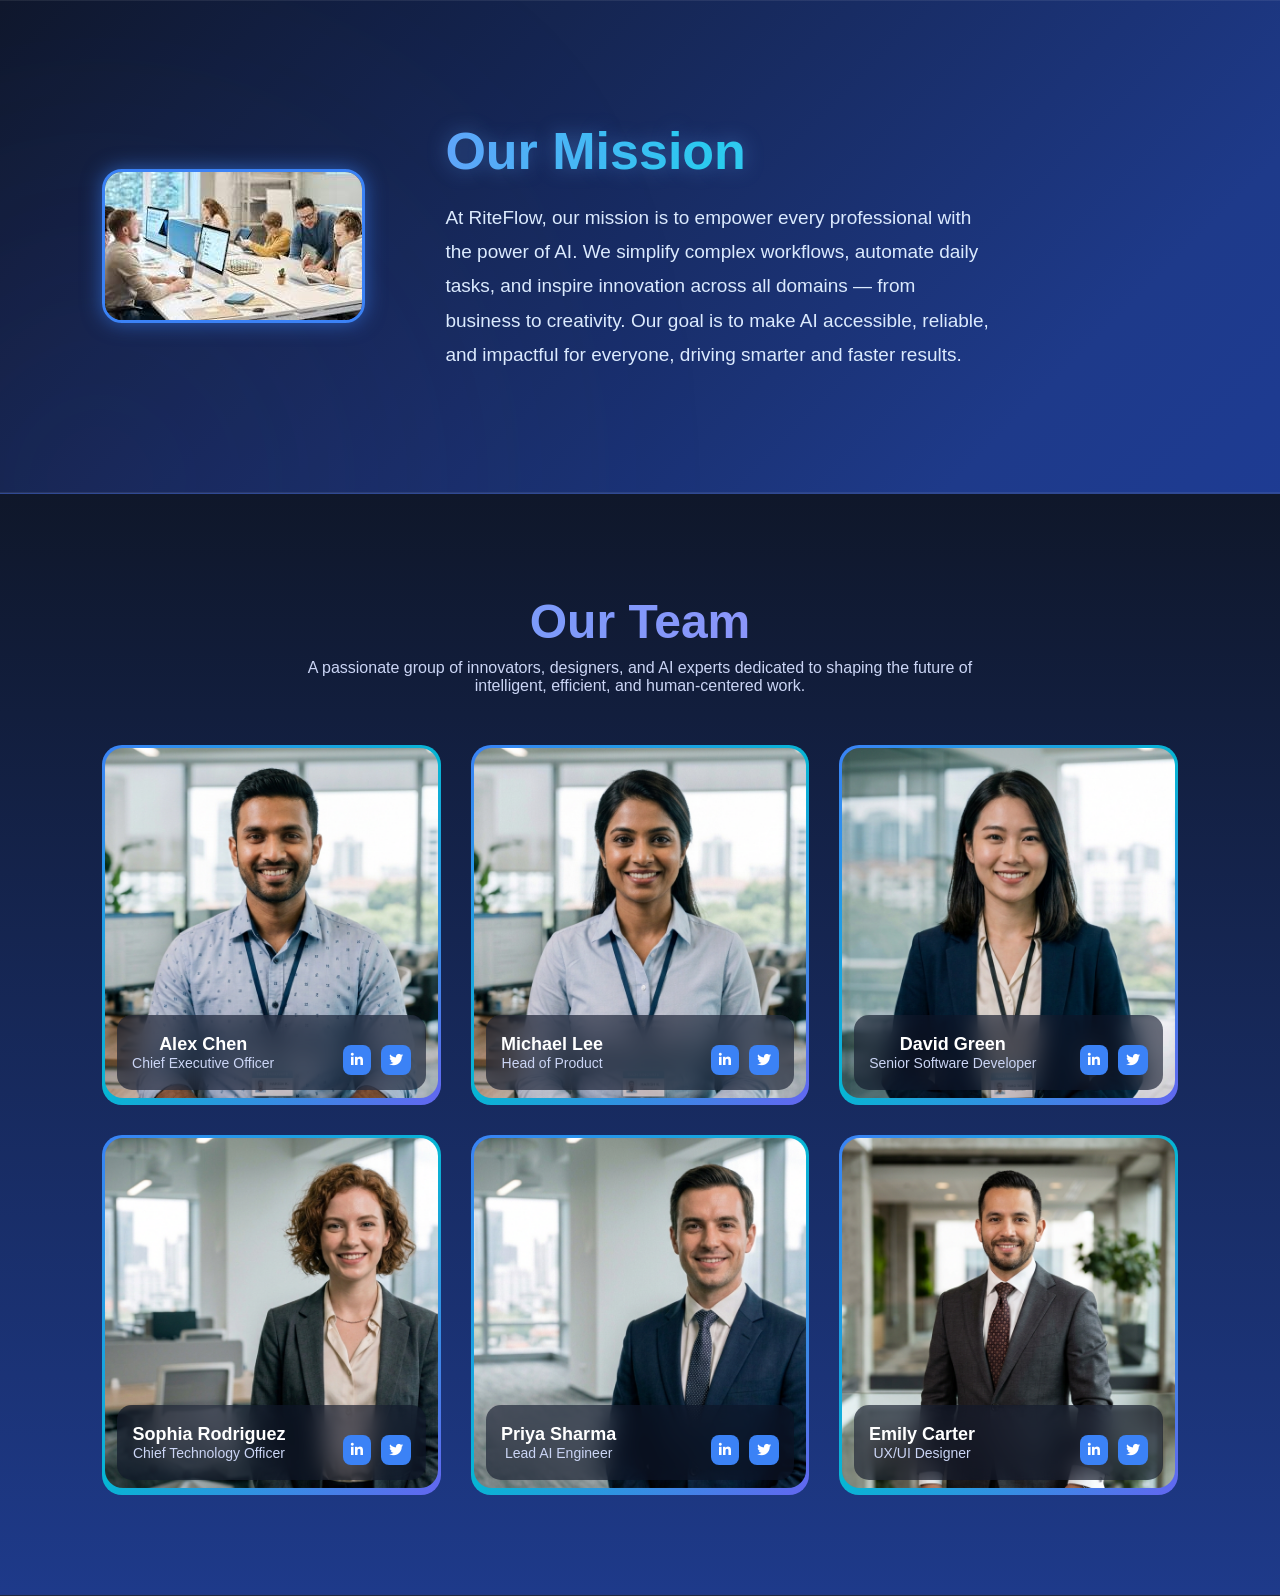
==== about.html @ b243b740 "added about section" ====
<!DOCTYPE html>
<html lang="en">
<head>
    <meta charset="UTF-8">
    <meta name="viewport" content="width=device-width, initial-scale=1.0">
    <title>Document</title>
    <link rel="stylesheet" href="style.css">
    <link rel="stylesheet" href="https://cdnjs.cloudflare.com/ajax/libs/font-awesome/6.5.0/css/all.min.css">
</head>
<body>
    
<section class="about-hero">

<div class="about-container">

<div class="about-image">
<img src="./images/office2.jpg" alt="Our Mission">
</div>

<div class="about-content">

<h2>Our Mission</h2>

<p>
At RiteFlow, our mission is to empower every professional with the power of AI. 
We simplify complex workflows, automate daily tasks, and inspire innovation across 
all domains — from business to creativity. Our goal is to make AI accessible, reliable, 
and impactful for everyone, driving smarter and faster results.
</p>

</div>

</div>

</section>

<section class="team-section"><h2 class="team-title">Our Team</h2><p class="team-subtitle">
A passionate group of innovators, designers, and AI experts dedicated to shaping
the future of intelligent, efficient, and human-centered work.
</p><div class="team-container"><!-- CARD 1 --><div class="team-card">
<img src="./images/emp1.png">
<div class="team-overlay">
<div>
<h3>Alex Chen</h3>
<p>Chief Executive Officer</p>
</div>
<div class="social-icons">
<i class="fab fa-linkedin-in"></i>
<i class="fab fa-twitter"></i>
</div>
</div>
</div><!-- CARD 2 --><div class="team-card">
<img src="./images/emp2.png">
<div class="team-overlay">
<div>
<h3>Michael Lee</h3>
<p>Head of Product</p>
</div>
<div class="social-icons">
<i class="fab fa-linkedin-in"></i>
<i class="fab fa-twitter"></i>
</div>
</div>
</div><!-- CARD 3 --><div class="team-card">
<img src="./images/emp3.png">
<div class="team-overlay">
<div>
<h3>David Green</h3>
<p>Senior Software Developer</p>
</div>
<div class="social-icons">
<i class="fab fa-linkedin-in"></i>
<i class="fab fa-twitter"></i>
</div>
</div>
</div><!-- CARD 4 --><div class="team-card">
<img src="./images/emp4.png">
<div class="team-overlay">
<div>
<h3>Sophia Rodriguez</h3>
<p>Chief Technology Officer</p>
</div>
<div class="social-icons">
<i class="fab fa-linkedin-in"></i>
<i class="fab fa-twitter"></i>
</div>
</div>
</div><!-- CARD 5 --><div class="team-card">
<img src="./images/emp5.png">
<div class="team-overlay">
<div>
<h3>Priya Sharma</h3>
<p>Lead AI Engineer</p>
</div>
<div class="social-icons">
<i class="fab fa-linkedin-in"></i>
<i class="fab fa-twitter"></i>
</div>
</div>
</div><!-- CARD 6 --><div class="team-card">
<img src="./images/emp6.png">
<div class="team-overlay">
<div>
<h3>Emily Carter</h3>
<p>UX/UI Designer</p>
</div>
<div class="social-icons">
<i class="fab fa-linkedin-in"></i>
<i class="fab fa-twitter"></i>
</div>
</div>
</div></div></section>

</body>
</html>
---- style.css ----
html{
    scroll-behavior: smooth;
}
*{
  margin:0;
  padding:0;
  box-sizing:border-box;
}

body{
  font-family:'Inter', sans-serif;
  background: radial-gradient(circle at 20% 30%, #1e1b4b, #0f172a 60%);
  color:white;
  overflow-x:hidden;
}

.container{
  width:1200px;
  max-width:90%;
  margin:auto;
}

/* ================= NAVBAR ================= */

.navbar{
  position:fixed;
  width:100%;
  top:0;
  z-index:1000;
  backdrop-filter: blur(15px);
  background: rgba(15,23,42,0.4);
  padding:20px 0;
  transition: 0.3s;
}

.navbar.scrolled{
  background: rgba(15,23,42,0.9);
  box-shadow: 0 5px 20px rgba(0,0,0,0.5);
}

.nav-container{
  display:flex;
  justify-content:space-between;
  align-items:center;
  max-width: 1300px;
  margin: auto;
  padding: 0 40px;
}

nav a{
  margin:0 22px;
  font-size: 15px;
  text-decoration:none;
  color:#cbd5e1;
  font-weight:500;
  transition:0.3s;
}

nav a:hover{
  color:white;
}

.download-btn{
  background: linear-gradient(45deg,#6366f1,#8b5cf6);
  border:none;
  padding:12px 22px;
  border-radius:10px;
  color:white;
  cursor:pointer;
  font-weight:600;
  box-shadow:0 0 20px rgba(99,102,241,0.6);
  transition:all 0.3s ease;
}

.download-btn:hover{
  transform:translateY(-3px);
  box-shadow: 0 0 30px rgba(139,92,246,0.9);
}

/* ================= HERO ================= */

.hero{
  padding:180px 0 120px;
  position:relative;
  background: radial-gradient(circle at 30% 40%, #1e3a8a, #0f172a 60%);
}

.hero-container{
  display:flex;
  align-items:center;
  justify-content:space-between;
  gap:80px;
}

.hero-left{
  flex:1;
}

.badge{
  display:inline-block;
  padding:8px 18px;
  border-radius:30px;
  background: rgba(139,92,246,0.2);
  color:#c4b5fd;
  font-size:14px;
  font-weight: 500;
  letter-spacing: 0.5px;
  margin-bottom:25px;
  border:1px solid rgba(139,92,246,0.5);
}

.hero-left h1{
  font-size:80px;
  line-height:1.05;
  font-weight:800;
  letter-spacing: -2px;
  margin-bottom:25px;
}

.gradient-text{
  background: linear-gradient(45deg,#60a5fa,#a78bfa);
  -webkit-background-clip:text;
  -webkit-text-fill-color:transparent;
}

.hero-left p{
  font-size:19px;
  font-weight: 400;
  color:#94a3b8;
  max-width:520px;
  margin-bottom:35px;
}

.hero-buttons{
  display:flex;
  gap:20px;
  margin-bottom:40px;
}

.btn-primary{
  background: linear-gradient(45deg,#6366f1,#8b5cf6);
  border:none;
  padding:12px 22px;
  border-radius:10px;
  color:white;
  cursor:pointer;
  font-weight:600;
  box-shadow:0 0 20px rgba(99,102,241,0.6);
  transition:all 0.3s ease;
}

.btn-primary:hover{
  transform:translateY(-3px);
  box-shadow: 0 0 30px rgba(139,92,246,0.9);
}


.btn-secondary{
  background: rgba(255,255,255,0.1);
  border:1px solid rgba(255,255,255,0.2);
  padding:12px 22px;
  border-radius:10px;
  color:white;
  cursor:pointer;
  transition:0.3s;
}

.btn-secondary:hover{
  background: rgba(255,255,255,0.2);
}

.hero-stats{
  color:#94a3b8;
  font-size:14px;
}

.hero-stats strong{
  color:white;
}

.hero-right{
  position: relative;
  flex:1;
  display:flex;
  justify-content:center;
}

.mini-card{
  position:absolute;
  padding:12px 18px;
  background: rgba(255,255,255,0.08);
  backdrop-filter: blur(15px);
  border:1px solid rgba(255,255,255,0.15);
  border-radius:12px;
  font-size:14px;
  color:white;
  box-shadow:0 8px 20px rgba(0,0,0,0.4);
  animation: float 4s ease-in-out infinite;
}

.card1{
  top:40px;
  left:-40px;
}

.card2{
  bottom:80px;
  right:-40px;
}

.hero-right img{
  width:480px;
  animation: float 4s ease-in-out infinite;
  filter: drop-shadow(0 0 50px rgba(96,165,250,0.5));
}

/* ================= TRUSTED ================= */

.trusted{
  padding:120px 0;
  background: linear-gradient(to bottom,#0f172a,#0b1120);
  position:relative;
  overflow:hidden;
}

.trusted-title{
  text-align:center;
  font-size:24px;
  font-weight:600;
  margin-bottom:80px;
  letter-spacing:1px;

  background: linear-gradient(90deg,#60a5fa,#a78bfa,#60a5fa);
  background-size:200% auto;
  -webkit-background-clip:text;
  -webkit-text-fill-color:transparent;

  animation: gradientMove 6s linear infinite;
}

@keyframes gradientMove{
  0%{background-position:0% center;}
  100%{background-position:200% center;}
}

/* Marquee container */
.marquee-wrapper{
  position:relative;
  overflow:hidden;
}

/* Fade edges */
.marquee-wrapper::before,
.marquee-wrapper::after{
  content:"";
  position:absolute;
  top:0;
  width:200px;
  height:100%;
  z-index:2;
  pointer-events:none;
}

.marquee-wrapper::before{
  left:0;
  background:linear-gradient(to right,#0f172a,transparent);
}

.marquee-wrapper::after{
  right:0;
  background:linear-gradient(to left,#0f172a,transparent);
}

/* Moving row */
.marquee{
  display:flex;
  gap:100px;
  animation: scrollLogos 20s linear infinite;
  align-items:center;
}

.marquee-wrapper:hover .marquee{
  animation-play-state: paused;
}

/* Logo styling */
.logo{
  opacity:0.7;
  transition:all 0.4s ease;
  animation: floatLogo 5s ease-in-out infinite;
  transform-style: preserve-3d;
}

.logo:hover{
  opacity:1;
  transform: rotateY('15deg') scale(1.15);
}

.logo:hover svg{
  filter: grayscale(0%);
}
.logo svg{
  height:40px;
  filter: grayscale(100%);
  transition: all 0.4s ease;
}

/* Infinite scroll animation */
@keyframes scrollLogos{
  0%{transform:translateX(0);}
  100%{transform:translateX(-50%);}
}

/* Floating subtle movement */
@keyframes floatLogo{
  0%{transform:translateY(0px);}
  50%{transform:translateY(-5px);}
  100%{transform:translateY(0px);}
}

/* ================= FEATURES GRID ================= */

.features-section{
  padding:160px 0;
  background: radial-gradient(circle at 40% 20%, #1e3a8a, #0f172a 70%);
  position:relative;
}

.features-section::before{
  content:"";
  position:absolute;
  width:700px;
  height:700px;
  background: radial-gradient(circle,#3b82f6,transparent 70%);
  top:100px;
  left:-200px;
  filter:blur(200px);
  opacity:0.25;
  animation: floatBg 12s ease-in-out infinite alternate;
  z-index:-1;
}

@keyframes floatBg{
  from{transform:translateX(0);}
  to{transform:translateX(200px);}
}

.features-header{
  text-align:center;
  max-width:800px;
  margin:0 auto 100px auto;
}

.feature-badge{
  display:inline-block;
  padding:8px 20px;
  border-radius:30px;
  background: rgba(139,92,246,0.2);
  border:1px solid rgba(139,92,246,0.4);
  color:#c4b5fd;
  font-size:14px;
  margin-bottom:25px;
}

.features-header h2{
  font-size:56px;
  font-weight:800;
  line-height:1.1;
  margin-bottom:25px;

  background: linear-gradient(90deg,#60a5fa,#a78bfa,#60a5fa);
  background-size:200% auto;
  -webkit-background-clip:text;
  -webkit-text-fill-color:transparent;

  animation: gradientMove 6s linear infinite;
}

.features-header p{
  color:#94a3b8;
  font-size:17px;
  line-height:1.6;
}

/* GRID */
.features-grid{
  display:grid;
  grid-template-columns: repeat(2, 1fr);
  gap:60px;
}

/* CARD */
.feature-card{
  padding:60px;
  border-radius:35px;
  background: rgba(255,255,255,0.06);
  backdrop-filter: blur(20px);
  border:1px solid rgba(255,255,255,0.1);
  box-shadow:0 20px 60px rgba(0,0,0,0.6);
  transition: transform 0.2s ease;
  transform-style: preserve-3d;
  perspective: 1000px;
  position:relative;
  overflow:hidden;
}

.feature-card:hover{
  transform:translateY(-10px);
  box-shadow:0 30px 80px rgba(0,0,0,0.7);
}

/* Blue glow effect inside cards */
.feature-card::before{
  content:"";
  position:absolute;
  width:300px;
  height:300px;
  background: radial-gradient(circle,#3b82f6,transparent 70%);
  top:-100px;
  right:-100px;
  filter:blur(100px);
  opacity:0.3;
}

.feature-card::after{
  content:"";
  position:absolute;
  inset:0;
  border-radius:35px;
  padding:2px;
  background:linear-gradient(45deg,#3b82f6,#8b5cf6,#3b82f6);
  background-size:300% 300%;
  animation: borderGlow 6s linear infinite;
  -webkit-mask:
     linear-gradient(#000 0 0) content-box,
     linear-gradient(#000 0 0);
  -webkit-mask-composite: xor;
  mask-composite: exclude;
}

@keyframes borderGlow{
  0%{background-position:0% 50%;}
  100%{background-position:300% 50%;}
}

.feature-content h3{
  font-size:26px;
  font-weight:700;
  margin-bottom:20px;
}

.feature-content p{
  color:#cbd5e1;
  line-height:1.6;
}

/* ================= COMPARISON ================= */

.comparison{
  padding:120px 0;
  text-align:center;
}

.comparison h2{
  font-size:46px;
  margin-bottom:60px;
}

table{
  width:100%;
  border-collapse:collapse;
  background: rgba(255,255,255,0.05);
  backdrop-filter: blur(15px);
  border-radius:20px;
  overflow:hidden;
}

th,td{
  padding:20px;
  border:1px solid rgba(255,255,255,0.1);
}

th{
  background:rgba(99,102,241,0.2);
}

/* ================= PRICING ================= */

.pricing{
  padding:120px 0;
  text-align:center;
}

.pricing h2{
  font-size:48px;
  margin-bottom:60px;
}

.pricing-cards{
  display:flex;
  gap:40px;
}

.price-card{
  flex:1;
  padding:50px;
  border-radius:25px;
  background: rgba(255,255,255,0.08);
  backdrop-filter: blur(20px);
  border:1px solid rgba(255,255,255,0.15);
  box-shadow: 0 8px 32px rgba(0,0,0,0.4);
  transition:0.3s;
}

.price-card:hover{
  transform:translateY(-5px);
}

.highlight{
  background: linear-gradient(45deg,#6366f1,#8b5cf6);
}

/* ================= CTA ================= */

.cta{
  padding:150px 0;
  text-align:center;
  background: radial-gradient(circle at center,#312e81,#0f172a);
}

.cta h2{
  font-size:54px;
  margin-bottom:40px;
}

/* ================= FOOTER ================= */

footer{
  padding:100px 0 40px;
  background:#0f172a;
}

.footer-grid{
  display:flex;
  justify-content:space-between;
  margin-bottom:50px;
}

footer input{
  padding:12px;
  border-radius:8px;
  border:none;
  margin-top:10px;
  width:220px;
}

footer button{
  padding:10px 18px;
  border-radius:8px;
  border:none;
  margin-top:10px;
  background:#6366f1;
  color:white;
}

.copyright{
  text-align:center;
  color:#64748b;
}

/* ================= RESPONSIVE ================= */

@media(max-width:900px){

  .integrations-grid{
  grid-template-columns:1fr;
}

.integrations-header h2{
  font-size:38px;
}

  .features-grid{
  grid-template-columns:1fr;
}

.features-header h2{
  font-size:38px;
}

  .action-container{
  flex-direction:column;
  text-align:center;
}

.action-stats{
  flex-direction:column;
}

.action-right h2{
  font-size:38px;
}

.logo-grid{
  grid-template-columns: repeat(2,1fr);
  gap:40px;
}

.hero-container{
  flex-direction:column;
  text-align:center;
}

.hero-left h1{
  font-size:48px;
}

.hero-buttons{
  justify-content:center;
}

.hero-right img{
  width:320px;
}
}
.glow{
  position:absolute;
  width:700px;
  height:700px;
  background: radial-gradient(circle,#3b82f6,transparent 70%);
  top:100px;
  left:-100px;
  filter:blur(180px);
  opacity:0.5;
  z-index:-1;
}
@keyframes float{
  0%{transform:translateY(0px);}
  50%{transform:translateY(-15px);}
  100%{transform:translateY(0px);}
}
.fade-section{
  opacity:0;
  transform:translateY(40px);
  transition:all 0.8s ease;
}

.fade-section.show{
  opacity:1;
  transform:translateY(0);
}
body::before{
  content:"";
  position:fixed;
  width:600px;
  height:600px;
  background: radial-gradient(circle,#6366f1,transparent 70%);
  top:20%;
  left:-200px;
  filter:blur(200px);
  opacity:0.3;
  animation: moveGlow 10s infinite alternate;
  z-index:-1;
}

@keyframes moveGlow{
  from{transform:translateX(0);}
  to{transform:translateX(200px);}
}
.hero-wave{
  position:absolute;
  width:100%;
  height:100%;
  top:0;
  left:0;
  background: radial-gradient(circle at 70% 30%, rgba(59,130,246,0.4), transparent 60%);
  animation: waveMove 8s ease-in-out infinite alternate;
  z-index:-1;
}

@keyframes waveMove{
  from{
    transform:translateX(0);
  }
  to{
    transform:translateX(-100px);
  }
}
/* ================= ACTION SECTION ================= */

.action-section{
  padding:140px 0;
  background: radial-gradient(circle at 30% 30%, #1e3a8a, #0f172a 70%);
  position:relative;
}

.action-section::before{
  content:"";
  position:absolute;
  width:600px;
  height:600px;
  background: radial-gradient(circle,#6366f1,transparent 70%);
  top:100px;
  right:-150px;
  filter:blur(200px);
  opacity:0.3;
  z-index:-1;
}

.action-container{
  display:flex;
  align-items:center;
  justify-content:space-between;
  gap:80px;
}

.action-left{
  flex:1;
}

.action-left img{
  width:100%;
  border-radius:30px;
  box-shadow: 0 20px 60px rgba(0,0,0,0.6);
  transition:0.4s ease;
}

.action-left img:hover{
  transform:scale(1.02);
}

.action-right{
  flex:1;
}

.action-right h2{
  font-size:54px;
  font-weight:800;
  line-height:1.1;
  margin-bottom:30px;
}

.gradient-text{
  background: linear-gradient(45deg,#60a5fa,#a78bfa);
  -webkit-background-clip:text;
  -webkit-text-fill-color:transparent;
}

.action-desc{
  color:#94a3b8;
  font-size:17px;
  line-height:1.6;
  margin-bottom:40px;
}

.action-stats{
  display:flex;
  gap:25px;
  margin-bottom:40px;
}

.stat-card{
  flex:1;
  padding:25px;
  border-radius:20px;
  background: rgba(255,255,255,0.08);
  backdrop-filter: blur(15px);
  border:1px solid rgba(255,255,255,0.15);
  text-align:center;
  transition:0.3s ease;
}

.stat-card h3{
  font-size:28px;
  font-weight:800;
  margin-bottom:8px;
}

.stat-card p{
  font-size:14px;
  color:#cbd5e1;
}

.stat-card:hover{
  transform:translateY(-6px);
  box-shadow:0 15px 40px rgba(0,0,0,0.6);
}

.action-btn{
  padding:14px 28px;
  font-size:16px;
}

/* ================= INTEGRATIONS SECTION ================= */

.integrations-section{
  padding:160px 0;
  background: radial-gradient(circle at 70% 20%, #1e3a8a, #0f172a 70%);
  position:relative;
}

.integrations-section::before{
  content:"";
  position:absolute;
  width:700px;
  height:700px;
  background: radial-gradient(circle,#3b82f6,transparent 70%);
  top:-100px;
  left:-200px;
  filter:blur(200px);
  opacity:0.25;
  animation: floatParticles 15s ease-in-out infinite alternate;
  z-index:-1;
}

@keyframes floatParticles{
  from{transform:translateX(0);}
  to{transform:translateX(250px);}
}

.integrations-header{
  text-align:center;
  max-width:850px;
  margin:0 auto 120px auto;
}

.integration-badge{
  display:inline-block;
  padding:8px 20px;
  border-radius:30px;
  background: rgba(139,92,246,0.2);
  border:1px solid rgba(139,92,246,0.4);
  color:#c4b5fd;
  font-size:14px;
  margin-bottom:25px;
}

.integrations-header h2{
  font-size:58px;
  font-weight:800;
  margin-bottom:25px;
}

.integrations-header p{
  color:#94a3b8;
  font-size:17px;
  line-height:1.6;
}

/* GRID */
.integrations-grid{
  display:grid;
  grid-template-columns: repeat(3, 1fr);
  gap:50px;
}

/* CARD */
.integration-card{
  padding:50px;
  border-radius:35px;
  background: rgba(255,255,255,0.06);
  backdrop-filter: blur(20px);
  position:relative;
  overflow:hidden;
  transition:0.4s ease;
  transform-style: preserve-3d;
}

/* Animated border glow */
.integration-card::before{
  content:"";
  position:absolute;
  inset:0;
  border-radius:35px;
  padding:2px;
  background:linear-gradient(45deg,#3b82f6,#8b5cf6,#3b82f6);
  background-size:300% 300%;
  animation:borderGlow 6s linear infinite;
  -webkit-mask:
     linear-gradient(#000 0 0) content-box,
     linear-gradient(#000 0 0);
  -webkit-mask-composite: xor;
  mask-composite: exclude;
}

@keyframes borderGlow{
  0%{background-position:0% 50%;}
  100%{background-position:300% 50%;}
}

.integration-card:hover{
  box-shadow:
    0 0 25px rgba(59,130,246,0.7),
    0 0 60px rgba(139,92,246,0.6);
}

.integration-icon{
  font-size:28px;
  width:60px;
  height:60px;
  display:flex;
  align-items:center;
  justify-content:center;
  background: rgba(255,255,255,0.1);
  border-radius:18px;
  margin-bottom:20px;
}

.integration-card h3{
  font-size:22px;
  margin-bottom:15px;
}

.integration-card p{
  color:#cbd5e1;
  font-size:15px;
  line-height:1.6;
  margin-bottom:25px;
}

/* TAGS */
.tag{
  position:absolute;
  top:20px;
  right:20px;
  padding:6px 14px;
  border-radius:20px;
  font-size:12px;
  font-weight:500;
}

.productivity{ background:#2563eb; }
.social{ background:#0ea5e9; }
.content{ background:#6366f1; }
.community{ background:#8b5cf6; }

/* Arrow */
.arrow{
  position:absolute;
  bottom:20px;
  right:25px;
  font-size:18px;
  opacity:0.7;
}

.fade-in{
  opacity:0;
  transform:translateY(40px);
  transition:all 0.8s ease;
}

.fade-in.show{
  opacity:1;
  transform:translateY(0);
}

/* ================================================= */
/* USE CASES SECTION */
/* ================================================= */

.usecases{
padding:140px 0;
text-align:center;
}

.section-tag{
display:inline-block;
padding:8px 18px;
border-radius:30px;
background:rgba(139,92,246,0.2);
border:1px solid rgba(139,92,246,0.4);
color:#c4b5fd;
font-size:14px;
margin-bottom:25px;
}

.section-desc{
color:#94a3b8;
max-width:650px;
margin:20px auto 60px auto;
font-size:17px;
line-height:1.6;
}

.usecase-grid{
display:grid;
grid-template-columns:repeat(3,1fr);
gap:35px;
}

.usecase-card{
background:rgba(255,255,255,0.06);
border:1px solid rgba(255,255,255,0.1);
border-radius:25px;
padding:40px;
text-align:left;
transition:0.3s ease;
}

.usecase-card:hover{
transform:translateY(-8px);
box-shadow:0 20px 60px rgba(0,0,0,0.6);
}

.usecase-card h3{
font-size:22px;
margin-bottom:15px;
}

.usecase-card p{
color:#cbd5e1;
font-size:15px;
line-height:1.6;
}


/* ================================================= */
/* TESTIMONIAL SECTION */
/* ================================================= */

.testimonials{
padding:140px 0;
text-align:center;
overflow:hidden;
}

.testimonial-grid{
display:flex;
gap:20px;
margin-top:60px;
transition:transform 0.5s ease;
}

.testimonial-card{
background:rgba(255,255,255,0.06);
border:1px solid rgba(255,255,255,0.1);
border-radius:25px;
padding:35px;
text-align:left;
transition:0.3s ease;
min-width:320px;
flex-shrink:0;
}

.testimonial-card:hover{
transform:translateY(-6px);
}

.testimonial-card h4{
font-size:18px;
margin-bottom:5px;
}

.testimonial-card span{
font-size:14px;
color:#94a3b8;
display:block;
margin-bottom:15px;
}

.testimonial-card p{
color:#cbd5e1;
line-height:1.6;
}


/* ================================================= */
/* PRODUCT COMPARISON */
/* ================================================= */

.comparison{
padding:140px 0;
text-align:center;
}

.comparison-table{
width:100%;
margin-top:60px;
border-collapse:collapse;
background:rgba(255,255,255,0.05);
border-radius:20px;
overflow:hidden;
}

.comparison-table th{
background:rgba(99,102,241,0.2);
padding:18px;
}

.comparison-table td{
padding:18px;
border-bottom:1px solid rgba(255,255,255,0.1);
}


/* ================================================= */
/* PRICING SECTION */
/* ================================================= */

.pricing{
padding:140px 0;
text-align:center;
}

.pricing-cards{
display:flex;
gap:40px;
margin-top:60px;
}

.price-card{
flex:1;
background:rgba(255,255,255,0.08);
border:1px solid rgba(255,255,255,0.15);
border-radius:25px;
padding:50px;
transition:0.3s;
}

.price-card:hover{
transform:translateY(-10px);
box-shadow:0 25px 70px rgba(0,0,0,0.7);
}

.price-card h1{
font-size:42px;
margin:15px 0;
}

.price-card ul{
list-style:none;
margin:25px 0;
}

.price-card ul li{
margin:10px 0;
color:#cbd5e1;
}

.highlight{
background:linear-gradient(45deg,#6366f1,#8b5cf6);
}


/* ================================================= */
/* CTA BANNER */
/* ================================================= */

.cta-banner{
padding:120px 0;
}

.cta-box{
display:flex;
align-items:center;
justify-content:space-between;
padding:70px;
border-radius:28px;
background:linear-gradient(135deg,#1e293b,#312e81);
}

.cta-left{
max-width:55%;
}

.cta-right img{
width:260px;
}

.cta-box h2{
font-size:42px;
margin-bottom:20px;
}

.cta-box p{
color:#e2e8f0;
margin-bottom:30px;
}


/* ================================================= */
/* FOOTER */
/* ================================================= */

footer{
padding:100px 0 40px;
background:#0f172a;
}

.footer-grid{
display:grid;
grid-template-columns:repeat(4,1fr);
gap:50px;
margin-bottom:40px;
}

footer h4{
margin-bottom:15px;
}

footer p{
color:#94a3b8;
margin-bottom:10px;
}

footer input{
padding:12px;
border-radius:8px;
border:none;
margin-top:10px;
width:220px;
}

footer button{
padding:10px 18px;
border-radius:8px;
border:none;
margin-top:10px;
background:#6366f1;
color:white;
}

.copyright{
text-align:center;
color:#64748b;
margin-top:40px;
}

/* TESTIMONIAL RATING */

.testimonial-rating{
display:flex;
justify-content:center;
align-items:center;
gap:20px;
margin:30px 0 60px 0;
}

.avatars img{
width:40px;
height:40px;
border-radius:50%;
border:2px solid #0f172a;
margin-left:-10px;
}

.rating-text{
color:#cbd5e1;
font-size:14px;
}

.rating-text strong{
color:white;
margin-right:8px;
}


/* TESTIMONIAL ARROWS */

.testimonial-arrows{
display:flex;
justify-content:center;
gap:15px;
margin-top:40px;
}

.arrow-btn{
width:40px;
height:40px;
border-radius:50%;
border:1px solid rgba(255,255,255,0.2);
background:transparent;
color:white;
cursor:pointer;
transition:0.3s;
}

.arrow-btn:hover{
background:#6366f1;
}

.testimonials{
padding:150px 0;
border-bottom:1px solid rgba(255,255,255,0.08);
text-align:center;
}

.testimonial-arrows{
display:flex;
justify-content:center;
align-items:center;
gap:20px;
margin-top:50px;
width:100%;
}

.arrow-left,
.arrow-right{
width:45px;
height:45px;
border-radius:50%;
border:1px solid rgba(255,255,255,0.2);
background:transparent;
color:white;
font-size:18px;
cursor:pointer;
transition:0.3s;
}

.arrow-left:hover,
.arrow-right:hover{
background:#6366f1;
}
.stars{
color:#a78bfa;
letter-spacing:3px;
font-size:18px;
margin-top:4px;
}
.comparison{
padding:140px 0;
border-bottom:1px solid rgba(255,255,255,0.08);
}

.card-icons{
display:flex;
justify-content:space-between;
margin-bottom:20px;
}

.icon-left{
width:42px;
height:42px;
border-radius:10px;
background:rgba(255,255,255,0.08);
display:flex;
align-items:center;
justify-content:center;
font-size:18px;
}

.icon-right{
width:34px;
height:34px;
border-radius:10px;
background:rgba(255,255,255,0.05);
display:flex;
align-items:center;
justify-content:center;
font-size:16px;
}
.usecase-card{
background:rgba(255,255,255,0.04);
border:1px solid rgba(255,255,255,0.08);
border-radius:22px;
padding:35px;
transition:all 0.35s ease;
position:relative;
overflow:hidden;
}

.usecase-card:hover{
transform:translateY(-10px);
border:1px solid transparent;
background:
linear-gradient(#0f172a,#0f172a) padding-box,
linear-gradient(45deg,#6366f1,#8b5cf6) border-box;
box-shadow:0 20px 60px rgba(0,0,0,0.6);
}
.usecases{
padding:140px 0;
border-bottom:1px solid rgba(255,255,255,0.08);
}

.pricing-desc{
color:#94a3b8;
max-width:650px;
margin:20px auto 40px auto;
text-align:center;
line-height:1.6;
}

.pricing-toggle{
display:flex;
align-items:center;
justify-content:center;
gap:12px;
margin-bottom:60px;
color:#cbd5e1;
}

.switch{
position:relative;
display:inline-block;
width:50px;
height:26px;
}

.switch input{
opacity:0;
width:0;
height:0;
}

.slider{
position:absolute;
cursor:pointer;
top:0;
left:0;
right:0;
bottom:0;
background:#1e293b;
border-radius:34px;
transition:.4s;
}

.slider:before{
position:absolute;
content:"";
height:20px;
width:20px;
left:3px;
bottom:3px;
background:white;
border-radius:50%;
transition:.4s;
}

input:checked + .slider{
background:#8b5cf6;
}

input:checked + .slider:before{
transform:translateX(24px);
}

.save-text{
color:#a78bfa;
font-size:14px;
margin-left:8px;
}
.pricing{
padding:140px 0;
border-bottom:1px solid rgba(255,255,255,0.08);
}
.cta-image{
animation: floatShape 6s ease-in-out infinite;
}

@keyframes floatShape{
0%{
transform: translateY(0px);
}
50%{
transform: translateY(-20px);
}
100%{
transform: translateY(0px);
}
}

/* LOADER */

.loader-screen{
position:fixed;
width:100%;
height:100vh;
background:#0f172a;
display:flex;
flex-direction:column;
align-items:center;
justify-content:center;
color:white;
z-index:9999;
}

.spinner{
width:60px;
height:60px;
border:5px solid rgba(255,255,255,0.2);
border-top:5px solid #3b82f6;
border-radius:50%;
animation:spin 1s linear infinite;
margin-bottom:20px;
}

@keyframes spin{
0%{transform:rotate(0deg);}
100%{transform:rotate(360deg);}
}


/* DEMO SECTION */

.demo-section{
display:none;
padding:120px 80px;
background:linear-gradient(to bottom,#0f172a,#1e3a8a);
color:white;
min-height:100vh;
}

.demo-container{
display:flex;
gap:80px;
align-items:center;
justify-content:space-between;
}

.demo-left{
max-width:500px;
}

.demo-left h1{
font-size:48px;
margin-bottom:20px;
}

.demo-left p{
color:#94a3b8;
}


/* TESTIMONIAL */

.testimonial{
margin-top:40px;
padding:25px;
background:rgba(255,255,255,0.08);
border-radius:20px;
}

.testimonial-header{
display:flex;
align-items:center;
gap:15px;
margin-bottom:15px;
}

.testimonial-img{
width:50px;
height:50px;
border-radius:50%;
object-fit:cover;
}

.testimonial-text{
color:#cbd5e1;
}


/* FORM */

.demo-form{
flex:1;
display:grid;
grid-template-columns:1fr 1fr;
gap:20px;
}

.demo-form input,
.demo-form textarea{
padding:14px;
border:none;
border-radius:10px;
background:rgba(255,255,255,0.08);
color:white;
}

.demo-form textarea{
grid-column:span 2;
height:120px;
}

.demo-form button{
grid-column:span 2;
padding:15px;
border:none;
border-radius:10px;
background:linear-gradient(45deg,#3b82f6,#8b5cf6);
color:white;
cursor:pointer;
}


/* SUCCESS MESSAGE */

.success-popup{
position:fixed;
bottom:40px;
right:40px;
background:#22c55e;
color:white;
padding:15px 25px;
border-radius:10px;
display:none;
font-weight:600;
}

/* FOOTER SECTION */

.footer-section{
padding:80px 0 0;
position:relative;
}

/* MAIN FOOTER LAYOUT */

.footer-container{
max-width:1200px;
margin:auto;
display:grid;
grid-template-columns: 1.5fr 1fr 1fr 1fr;
gap:70px;
align-items:start;
}

/* LEFT SIDE */

.footer-newsletter{
max-width: 380px;
}

.footer-newsletter h2{
font-size:36px;
font-weight:700;
margin-bottom:10px;
margin-top: 0;
}

.footer-newsletter p{
font-size:16px;
color:#cbd5e1;
margin-bottom:25px;
line-height:1.5;
margin-top: 0;
}

/* EMAIL BOX */

.newsletter-box{
display:flex;
align-items:center;
background:#0f172a;
border:1px solid rgba(255,255,255,0.15);
border-radius:12px;
overflow:hidden;
width:320px;
}

.newsletter-box input{
flex:1;
padding:12px 14px;
background:transparent;
border:none;
outline:none;
color:white;
}

.newsletter-box button{
background:#e5e7eb;
border:none;
padding:10px 20px;
border-radius:10px;
margin:4px;
cursor:pointer;
}

/* SOCIAL ICONS */

.footer-social{
display:flex;
gap:18px;
margin-top:18px;
font-size:18px;
color:#cbd5e1;
}

/* RIGHT SIDE LINKS */



.footer-column{
display:flex;
flex-direction:column;
}

.footer-column h4{
margin-bottom:12px;
font-weight:600;
}

.footer-column a{
margin-bottom:8px;
color:#cbd5e1;
text-decoration:none;
font-size:15px;
}

.footer-column a:hover{
color:white;
}

/* DIVIDER */

.footer-divider{
margin:50px auto;
width:1200px;
max-width:90%;
height:1px;
background:rgba(255,255,255,0.2);
}

/* BOTTOM BAR */

.footer-bottom{
width:1200px;
max-width:90%;
margin:auto;
display:flex;
justify-content:space-between;
color:#cbd5e1;
font-size:14px;
margin-bottom:40px;
}

/* FOOTER PARTICLES */

.footer-section{
position:relative;
overflow:hidden;
}

.footer-particles{
position:absolute;
width:100%;
height:100%;
background:radial-gradient(circle at 20% 30%, rgba(59,130,246,0.3), transparent 40%),
radial-gradient(circle at 80% 70%, rgba(139,92,246,0.3), transparent 40%);
animation:particlesMove 12s infinite alternate;
z-index:0;
}

@keyframes particlesMove{
0%{transform:translateY(0);}
100%{transform:translateY(-40px);}
}

.footer-container{
position:relative;
z-index:1;
}


/* GLOWING INPUT */

.newsletter-box{
display:flex;
background:rgba(255,255,255,0.08);
border-radius:10px;
overflow:hidden;
width:320px;
transition:0.3s;
}

.newsletter-box input{
flex:1;
border:none;
padding:12px;
background:transparent;
color:white;
outline:none;
}

.newsletter-box:focus-within{
box-shadow:0 0 12px #3b82f6;
}

.newsletter-box button{
background:white;
border:none;
padding:12px 20px;
cursor:pointer;
transition:0.3s;
}

.newsletter-box button:hover{
background:#3b82f6;
color:white;
}


/* FOOTER LINK HOVER */

.footer-links a{
color:#94a3b8;
text-decoration:none;
font-size:14px;
position:relative;
transition:0.3s;
}

.footer-links a::after{
content:"";
position:absolute;
width:0%;
height:2px;
background:#3b82f6;
left:0;
bottom:-3px;
transition:0.3s;
}

.footer-links a:hover{
color:white;
}

.footer-links a:hover::after{
width:100%;
}


/* SOCIAL ICONS */

.social-icons{
margin-top:20px;
display:flex;
gap:20px;
}

.social-icons a{
color:white;
font-size:18px;
transition:0.3s;
}

.social-icons a:hover{
color:#3b82f6;
transform:translateY(-3px);
}

/* BIG BRAND SECTION */

.brand-section{
background:linear-gradient(to bottom,#020617,#0f172a);
padding:100px 0 140px 0;
}

/* CENTER ALIGN */

.brand-container{
max-width:1200px;
margin:0 auto;
padding:0 20px;
text-align:center;
}

/* TEXT SIZE */

.brand-title{
font-size:120px;
font-weight:800;
letter-spacing:-3px;
}

/* WHITE PART */

.brand-white{
color:white;
}

/* BLUE GRADIENT PART */

.brand-blue{
background:linear-gradient(120deg,#1e40af,#3b82f6,#60a5fa);
-webkit-background-clip:text;
-webkit-text-fill-color:transparent;
}

/* SOFT GLOW */

.brand-title{
text-shadow:0 0 40px rgba(59,130,246,0.35);
}

/* INTEGRATIONS PAGE */

.integrations-page{
display:none;
padding:120px 40px;
background:linear-gradient(to bottom,#020617,#0f172a);
color:white;
min-height:100vh;
}

.tools-header{
text-align:center;
max-width:700px;
margin:auto;
margin-bottom:60px;
}

.badge{
padding:6px 16px;
border-radius:20px;
background:rgba(255,255,255,0.08);
font-size:14px;
}

.tools-header h1{
font-size:48px;
margin:20px 0;
}

.gradient-text{
background:linear-gradient(90deg,#60a5fa,#a78bfa);
-webkit-background-clip:text;
-webkit-text-fill-color:transparent;
}

.tools-container{
display:flex;
gap:40px;
max-width:1200px;
margin:auto;
}


/* FILTER */

/* =========================
   AI TOOLS FILTER SECTION
   ========================= */

.tools-filter{
width:220px;
}

.filter-title{
font-size:18px;
margin-bottom:15px;
color:white;
}

.filter-list{
list-style:none;
padding:0;
}

.filter-item{
padding:10px 15px;
margin-bottom:8px;
border-radius:10px;
cursor:pointer;
color:#94a3b8;
transition:0.3s;
}

.filter-item:hover{
background:#1e293b;
color:white;
}

.filter-item.active{
background:#2563eb;
color:white;
}


/* GRID */

.tools-grid{
flex:1;
display:grid;
grid-template-columns:repeat(3,1fr);
gap:30px;
}

/* TOOL CARD */

.tool-card{
background: rgba(255,255,255,0.05);
border:1px solid rgba(255,255,255,0.1);
border-radius:20px;
padding:30px;
transition:0.3s;
position:relative;
}

.tool-card:hover{
transform:translateY(-6px);
box-shadow:0 20px 40px rgba(0,0,0,0.4);
}

.tool-header{
display:flex;
align-items:center;
gap:12px;
margin-bottom:12px;
}

.tool-icon{
font-size:28px;
background:#1e293b;
width:50px;
height:50px;
display:flex;
align-items:center;
justify-content:center;
border-radius:12px;
}

.card-bottom{
display:flex;
justify-content:space-between;
align-items:center;
margin-top:15px;
}

/* TAGS */

.tag{
padding:6px 14px;
border-radius:12px;
font-size:12px;
font-weight:500;
color:white;
}

.productivity{background:#2563eb;}
.social{background:#6366f1;}
.content{background:#3b82f6;}
.community{background:#4f46e5;}

.arrow{
opacity:0.7;
}

/* ===========================
CTA SECTION
=========================== */

.cta-section{
margin-top:120px;
padding:40px 20px;
}

/* CTA CONTAINER */

.cta-container{
max-width:1200px;
margin:auto;
display:flex;
align-items:center;
justify-content:space-between;
background:linear-gradient(135deg,#0f172a,#1e3a8a);
border-radius:20px;
padding:70px;
position:relative;
overflow:hidden;
border:1px solid rgba(255,255,255,0.1);
}

/* ANIMATED GRADIENT BACKGROUND */

.cta-container::before{
content:"";
position:absolute;
width:600px;
height:600px;
background:radial-gradient(circle,#3b82f6,transparent 70%);
top:-200px;
left:-200px;
filter:blur(120px);
opacity:0.4;
animation:ctaGlow 10s infinite alternate;
}

@keyframes ctaGlow{
from{transform:translateX(0);}
to{transform:translateX(200px);}
}

/* TEXT */

.cta-text{
max-width:520px;
z-index:2;
}

.cta-text h2{
font-size:42px;
line-height:1.2;
color:white;
margin-bottom:20px;
}

.cta-text span{
background:linear-gradient(90deg,#a5b4fc,#60a5fa);
-webkit-background-clip:text;
-webkit-text-fill-color:transparent;
}

.cta-text p{
color:#cbd5e1;
margin-bottom:30px;
line-height:1.6;
}

/* BUTTON */

.cta-btn{
padding:14px 30px;
border:none;
border-radius:12px;
font-size:16px;
color:white;
cursor:pointer;
background:linear-gradient(90deg,#60a5fa,#2563eb);
transition:all 0.3s ease;
}

.cta-btn:hover{
transform:translateY(-4px);
box-shadow:0 12px 30px rgba(37,99,235,0.6);
}

/* FLOATING SHAPE */

.cta-shape-container{
flex:1;
display:flex;
justify-content:flex-end;
z-index:2;
}

.cta-shape{
width:220px;
height:220px;
border-radius:40px;
background:linear-gradient(145deg,#a5b4fc,#6366f1);
transform:rotate(25deg);
animation:floatShape 6s ease-in-out infinite;
}

/* FLOATING ANIMATION */

@keyframes floatShape{
0%{transform:rotate(25deg) translateY(0);}
50%{transform:rotate(25deg) translateY(-15px);}
100%{transform:rotate(25deg) translateY(0);}
}

/* RESPONSIVE */

@media(max-width:900px){

.cta-container{
flex-direction:column;
text-align:center;
gap:40px;
}

.cta-shape-container{
justify-content:center;
}

}

/* ========================
STAY UPDATED SECTION
======================== */

.footer-newsletter{
margin-top:120px;
padding:60px 20px;
}

.footer-container{
max-width:1200px;
margin:auto;
display:flex;
justify-content:space-between;
gap:60px;
flex-wrap:wrap;
}

.newsletter-left{
max-width:400px;
}

.newsletter-left h2{
font-size:28px;
margin-bottom:10px;
color:white;
}

.newsletter-left p{
color:#94a3b8;
margin-bottom:20px;
}

.newsletter-input{
display:flex;
background:#0f172a;
border-radius:12px;
overflow:hidden;
}

.newsletter-input input{
flex:1;
padding:12px;
border:none;
background:transparent;
color:white;
}

.newsletter-input button{
padding:12px 20px;
background:#2563eb;
border:none;
color:white;
cursor:pointer;
}

.social-icons{
margin-top:15px;
display:flex;
gap:15px;
}

.social-icons a{
color:#94a3b8;
font-size:18px;
transition:0.3s;
}

.social-icons a:hover{
color:white;
}

/* ========================
FOOTER LINKS
======================== */

/* ================= FOOTER ================= */

.main-footer{
margin-top:120px;
padding:60px 40px 0;
position:relative;
}

/* TOP AREA */

.footer-top{
display:flex;
justify-content:space-between;
max-width:1200px;
margin:auto;
gap:60px;
flex-wrap:wrap;
}

.footer-left{
max-width:380px;
}

.footer-left h2{
font-size:28px;
margin-bottom:10px;
}

.footer-left p{
color:#9ca3af;
margin-bottom:20px;
}

/* NEWSLETTER */

.newsletter-box{
display:flex;
background:#0f172a;
border-radius:12px;
overflow:hidden;
border:1px solid rgba(255,255,255,0.1);
}

.newsletter-box input{
flex:1;
padding:12px;
background:transparent;
border:none;
color:white;
}

.newsletter-box button{
padding:12px 20px;
border:none;
background:#e5e7eb;
cursor:pointer;
border-radius:8px;
margin:4px;
}

/* SOCIAL */

.footer-social{
margin-top:15px;
display:flex;
gap:18px;
font-size:18px;
color:#9ca3af;
}

/* LINKS */

.footer-links{
display:flex;
flex-direction:row;
justify-content:space-between;
align-items:flex-start;
gap:70px;
min-width:400px;
}

.footer-links div{
display:flex;
flex-direction:column;
}

.footer-links h4{
margin-bottom:12px;
}

.footer-links a{
display:block;
margin-bottom:6px;
color:#9ca3af;
cursor:pointer;
}

/* DIVIDER */

.footer-divider{
height:1px;
background:rgba(255,255,255,0.15);
margin:50px auto;
max-width:1200px;
}

/* BOTTOM BAR */

.footer-bottom{
max-width:1200px;
margin:auto;
display:flex;
justify-content:space-between;
color:#9ca3af;
}

.policy-links{
display:flex;
gap:10px;
}

/* BIG BRAND TEXT */

.footer-brand{
text-align:center;
margin-top:40px;
overflow:hidden;
}

.footer-brand h1{
font-size:140px;
font-weight:700;
color:#e5e7eb;
opacity:0.9;
}

.footer-brand span{
background:linear-gradient(90deg,#60a5fa,#2563eb);
-webkit-background-clip:text;
-webkit-text-fill-color:transparent;
}

.trial-btn{
display:inline-block;
padding:14px 28px;
border-radius:12px;
background:linear-gradient(90deg,#60a5fa,#2563eb);
color:white;
text-decoration:none;
font-weight:500;
transition:0.3s;
}

.trial-btn:hover{
transform:translateY(-3px);
box-shadow:0 10px 25px rgba(37,99,235,0.6);
}

.usecase-details{
padding:180px 0 120px;
max-width:800px;
margin:auto;
}

.usecase-title{
font-size:42px;
text-align:center;
margin-bottom:20px;
}

.usecase-desc{
text-align:center;
color:#94a3b8;
margin-bottom:40px;
}

.usecase-stats{
display:flex;
gap:20px;
justify-content:center;
margin-bottom:40px;
}

.stat-box{
background:rgba(255,255,255,0.05);
padding:20px;
border-radius:15px;
text-align:center;
width:180px;
}

.usecase-content h2{
margin-top:40px;
margin-bottom:15px;
}

.usecase-content p{
color:#cbd5e1;
line-height:1.6;
margin-bottom:15px;
}

.usecase-img{
width:100%;
border-radius:15px;
margin:30px 0;
}

.usecase-link{
text-decoration:none;
color:inherit;
display:block;
}

/* NAVBAR DROPDOWN */

.nav-menu{
display:flex;
gap:30px;
align-items:center;
list-style:none;
}

.nav-menu li{
position:relative;
}

.nav-menu a{
text-decoration:none;
color:white;
font-size:15px;
}

/* DROPDOWN MENU */

.dropdown{
position:relative;
}

/* remove dots */

.dropdown-menu{
transition: 0.2s ease;
list-style:none;
padding:8px 0;
margin:0;
position:absolute;
top:35px;
left:0;
background:#0f172a;
border-radius:8px;
min-width:140px;
display:none;
box-shadow:0 10px 25px rgba(0,0,0,0.5);
}

/* show dropdown */

.dropdown:hover .dropdown-menu{
display:block;
}

/* menu items */

.dropdown-menu li{
padding:0;
}

/* link style */

.dropdown-menu a{
display:block;
padding:10px 18px;
text-decoration:none;
color:white;
font-size:14px;
white-space:nowrap;
transition:0.3s;
}

/* hover effect */

.dropdown-menu a:hover{
background:#2563eb;
color:white;
border-radius:6px;
}

/* HERO SECTION v1*/

.hero-v1{
position:relative;
padding:120px 20px 60px;
text-align:center;
color:white;
background:radial-gradient(circle at center,#1e3a8a,#020617);
overflow:hidden;
}

/* glowing background */

.hero-glow{
position:absolute;
width:700px;
height:700px;
background:radial-gradient(circle,#3b82f6,transparent 70%);
filter:blur(160px);
top:-200px;
left:50%;
transform:translateX(-50%);
opacity:0.5;
}

/* badge */

.badge{
display:inline-block;
padding:8px 18px;
border-radius:20px;
border:1px solid #6366f1;
background:rgba(99,102,241,0.15);
font-size:14px;
margin-bottom:20px;
box-shadow:0 0 15px rgba(99,102,241,0.6);
}

/* heading */

.hero-title{
font-size:64px;
font-weight:700;
line-height:1.2;
}

.hero-title span{
background:linear-gradient(90deg,#60a5fa,#22d3ee);
-webkit-background-clip:text;
-webkit-text-fill-color:transparent;
}

/* description */

.hero-desc{
margin-top:20px;
font-size:18px;
color:#cbd5e1;
max-width:650px;
margin-left:auto;
margin-right:auto;
position: relative;
z-index: 2;
}

/* button */

.hero-btn{
display:inline-block;
margin-top:30px;
background:linear-gradient(90deg,#3b82f6,#2563eb);
padding:14px 32px;
border-radius:12px;
color:white;
text-decoration:none;
font-weight:600;
transition:0.3s;
position: relative;
z-index: 3;
cursor: pointer;
}

.hero-btn:hover{
transform:translateY(-4px);
box-shadow:0 15px 40px rgba(37,99,235,0.6);
}

/* DASHBOARD */

.dashboard-wrapper{
margin-top:80px;
max-width:1100px;
margin-left:auto;
margin-right:auto;
background:#0f172a;
padding:40px;
border-radius:20px;
box-shadow:0 30px 60px rgba(0,0,0,0.6);
animation:floatUI 6s ease-in-out infinite;
position: absolute;
z-index: 1;
}

.dashboard-header{
text-align:left;
margin-bottom:25px;
}

.dashboard-grid{
display:grid;
grid-template-columns:1fr 1fr 1fr;
gap:20px;
}

/* cards */

.dashboard-card{
background:#1e293b;
padding:25px;
border-radius:16px;
color:white;
transition:0.3s;
}

.dashboard-card:hover{
transform:translateY(-6px);
box-shadow:0 20px 40px rgba(0,0,0,0.4);
}

/* monthly sales */

.sales-row{
display:flex;
justify-content:space-between;
margin-bottom:10px;
}

.progress-bar{
height:6px;
background:linear-gradient(90deg,#3b82f6,#22d3ee);
border-radius:20px;
margin-top:10px;
animation:progress 4s infinite;
}

@keyframes progress{
0%{width:20%}
50%{width:80%}
100%{width:40%}
}

/* revenue rows */

.rev-row{
display:flex;
justify-content:space-between;
padding:6px 0;
border-bottom:1px solid rgba(255,255,255,0.08);
}

/* realtime chart */

.chart-wave{
height:60px;
background:linear-gradient(90deg,#3b82f6,#60a5fa);
border-radius:30px;
margin-top:20px;
animation:wave 3s infinite;
}

@keyframes wave{
0%{transform:scaleX(1)}
50%{transform:scaleX(1.4)}
100%{transform:scaleX(1)}
}

/* floating dashboard */

@keyframes floatUI{
0%{transform:translateY(0)}
50%{transform:translateY(-10px)}
100%{transform:translateY(0)}
}

/* TRUSTED SECTION  v1*/

.trusted-section{
padding:80px 20px;
text-align:center;
background:#020617;
color:white;
}

.trusted-title{
font-size:22px;
margin-bottom:40px;
opacity:0.9;
}

/* slider container */

.logo-slider{
overflow:hidden;
position:relative;
width:100%;
}

/* moving track */

.logo-track{
display:flex;
gap:80px;
width:max-content;
animation:scrollLogos 20s linear infinite;
}

/* logos */

.logo-item{
font-size:28px;
font-weight:600;
opacity:0.8;
white-space:nowrap;
color:white;
transition:0.3s;
}

.logo-item:hover{
opacity:1;
transform:scale(1.1);
}

/* animation */

@keyframes scrollLogos{

0%{
transform:translateX(0);
}

100%{
transform:translateX(-50%);
}

}

/* ACTION SECTION v1*/

.action-section{
padding:100px 20px;
background:#020617;
color:white;
}

.action-container{
max-width:1200px;
margin:auto;
display:flex;
align-items:center;
gap:60px;
flex-wrap:wrap;
}

/* image */

.action-image img{
width:520px;
border-radius:20px;
box-shadow:0 20px 50px rgba(0,0,0,0.6);
transition:0.4s;
}

.action-image img:hover{
transform:scale(1.03);
}

/* text */

.action-content{
flex:1;
}

.action-content h2{
font-size:40px;
margin-bottom:20px;
line-height:1.3;
}

.action-content h2 span{
background:linear-gradient(90deg,#60a5fa,#22d3ee);
-webkit-background-clip:text;
-webkit-text-fill-color:transparent;
}

.action-content p{
color:#cbd5e1;
margin-bottom:20px;
line-height:1.6;
}

/* bullet points */

.action-points{
list-style:none;
padding:0;
margin-bottom:25px;
}

.action-points li{
margin-bottom:10px;
padding-left:25px;
position:relative;
}

.action-points li::before{
content:"✔";
position:absolute;
left:0;
color:#3b82f6;
font-weight:bold;
}

/* button */

.action-btn{
display:inline-block;
background:linear-gradient(90deg,#3b82f6,#2563eb);
padding:14px 28px;
border-radius:12px;
color:white;
text-decoration:none;
font-weight:600;
transition:0.3s;
}

.action-btn:hover{
transform:translateY(-4px);
box-shadow:0 10px 30px rgba(37,99,235,0.6);
}

/* process - section v1 */

.process-section{
padding:120px 20px;
background:#020617;
color:white;
}

.process-container{
max-width:1200px;
margin:auto;
display:flex;
gap:60px;
align-items:flex-start;
}

.process-left{
flex:1;
position: sticky;
top: 120px;
}

.process-left h2{
font-size:48px;
line-height:1.2;
margin-bottom:20px;
}

.process-left p{
color:#cbd5e1;
max-width:500px;
}

.process-right{
flex:1;
display:flex;
max-height: 500px;
flex-direction:column;
gap:25px;
position:relative;
overflow: auto;
padding-right: 10px;
}

/* optional scrollbar styling */
.process-right::-webkit-scrollbar{
width:6px;
}

.process-right::-webkit-scrollbar-thumb{
background:#2563eb;
border-radius:10px;
}

.step-card{
background:rgba(255,255,255,0.05);
border:1px solid rgba(255,255,255,0.08);
padding:30px;
border-radius:18px;
display:flex;
gap:20px;
align-items:flex-start;
position:relative;
transition:all 0.5s ease;
margin-bottom: 25px;
backdrop-filter: blur(10px);
}

.step-card:hover{
transform:translateY(-5px);
box-shadow:0 20px 40px rgba(0,0,0,0.5);
}

.step-icon{
width:50px;
height:50px;
background:#2563eb;
border-radius:12px;
display:flex;
align-items:center;
justify-content:center;
font-size:22px;
margin-bottom: 15px;
}

.step-content h3{
margin-bottom:10px;
}

.step-content p{
color:#cbd5e1;
font-size:14px;
}

.step-label{
position:absolute;
right:20px;
top:20px;
font-size:14px;
opacity:0.7;
}

/* indicator */

.step-indicator{
position:absolute;
right:-90px;
top:80px;
display:flex;
flex-direction:column;
gap:40px;
font-size:14px;
opacity:0.6;
}

/* collapsed style on scroll */

.step-card.collapsed{
  display: flex;
  align-items: center;
  gap: 15px;
  padding:15px 20px;

}

.step-card.collapsed p{
  display: none;
}

.step-card.collapsed h3{
    font-size:16px;
}

/* step label */

.step-label{
    position:absolute;
    right:20px;
    top:20px;
    font-size:14px;
    color:#8b9cff;
}

/* USE CASE SECTION v1*/

.usecases-section{
padding:120px 0;
background:linear-gradient(180deg,#0f172a,#020617);
color:white;
}

.container{
max-width:1200px;
margin:auto;
padding:0 20px;
}

.usecases-header{
text-align:center;
margin-bottom:60px;
}

.badge{
display:inline-block;
padding:6px 14px;
border-radius:20px;
background:rgba(59,130,246,0.15);
color:#60a5fa;
font-size:14px;
margin-bottom:15px;
}

.usecases-header h2{
font-size:42px;
font-weight:700;
margin-bottom:15px;
}

.usecases-header h2 span{
background:linear-gradient(90deg,#60a5fa,#22d3ee);
-webkit-background-clip:text;
color:transparent;
}

.usecases-header p{
color:#94a3b8;
max-width:650px;
margin:auto;
line-height:1.6;
}

/* GRID */

.usecases-grid{
display:grid;
grid-template-columns:repeat(3,1fr);
gap:30px;
}

/* CARD */

.usecase-card{
background:rgba(255,255,255,0.05);
border:1px solid rgba(255,255,255,0.1);
padding:30px;
border-radius:18px;
position:relative;
backdrop-filter:blur(12px);
transition:0.4s;
}

.usecase-card:hover{
transform:translateY(-10px);
border-color:#3b82f6;
box-shadow:0 15px 40px rgba(0,0,0,0.4);
}

/* ICON */

.card-icon{
width:40px;
height:40px;
background:#2563eb;
display:flex;
align-items:center;
justify-content:center;
border-radius:10px;
font-size:18px;
margin-bottom:15px;
}

/* ARROW */

.card-arrow{
position:absolute;
top:20px;
right:20px;
font-size:18px;
opacity:0.7;
}

/* TEXT */

.usecase-card h3{
font-size:18px;
margin-bottom:10px;
}

.usecase-card p{
font-size:14px;
color:#94a3b8;
line-height:1.6;
}

/* RESPONSIVE */

@media(max-width:900px){

.usecases-grid{
grid-template-columns:1fr;
}

}

.integrations{
  display:flex;
  justify-content:center;
  padding:80px 0;
  background:#0b1324;
}

.integration-card{
  width:75%;
  background:linear-gradient(135deg,#111a3a,#2c2c63);
  border-radius:20px;
  padding:50px;
  display:flex;
  justify-content:space-between;
  align-items:center;
  position: relative;
  z-index: 1;
}

.integration-left h2{
  font-size:40px;
  color:white;
  margin-bottom:20px;
}

.integration-left p{
  color:#c7c7d1;
  max-width:420px;
  margin-bottom:25px;
}

.btn{
  position: relative;
  z-index: 10;
  display: inline-block;
  background:#6a6cff;
  color:white;
  padding:12px 25px;
  border-radius:8px;
  text-decoration:none;
  cursor:pointer;
}

.integration-right img{
  width:220px;
}

.testimonials{
  padding:120px 0;
  background:#0b1324;
}

.badge{
  border:1px solid #5a5cff;
  padding:6px 14px;
  border-radius:20px;
  color:#9fa6ff;
}

.title{
  text-align:center;
  margin-bottom:60px;
}

.title h2{
  color:white;
  font-size:36px;
  margin:20px 0;
}

.title p{
  color:#a9b0c3;
}

.testimonial-header{
  display:flex;
  flex-direction:column;   /* forces vertical layout */
  align-items:center;
  text-align:center;
  max-width:700px;
  margin:0 auto 100px auto;
}

.testimonial-header h2{
  font-size:42px;
  color:white;
  margin:20px 0;
  line-height:1.3;
}

.testimonial-header p{
  display: block;
  margin-top: 10px;
  color:#9aa3b2;
  line-height:1.6;
  max-width:600px;
  margin:auto;
}

.testimonial-wrapper{
  display:flex;
  justify-content:center;
  gap:30px;
  height:420px;
  overflow:hidden;
  width:80%;
  margin:120px auto 0 auto;
}

.testimonial-column{
  width:300px;
  display:flex;
  flex-direction:column;
  gap:20px;
}

.scroll-up{
  animation:scrollUp 20s linear infinite;
}

@keyframes scrollUp{
  0%{ transform:translateY(0); }
  100%{ transform:translateY(-600px); }
}

.scroll-down{
  animation:scrollDown 20s linear infinite;
}

@keyframes scrollDown{
  0%{ transform:translateY(-600px); }
  100%{ transform:translateY(0); }
}

.card{
  background:#121c3d;
  padding:25px;
  border-radius:12px;
  text-align:left;
  color:white;
}

.card h4{
  color:white;
}

.card span{
  font-size:13px;
  color:#9aa0b6;
}

.card p{
  color:#c9cde0;
  margin-top:10px;
}

.pricing{
  text-align:center;
  padding:100px 0;
  background:#0b1324;
}

.pricing h2{
  color:white;
  font-size:36px;
  margin:20px 0 60px;
}

.pricing-cards{
  display:flex;
  justify-content:center;
  gap:30px;
}

.price-card{
  background:#111b3a;
  padding:40px;
  width:250px;
  border-radius:14px;
  text-align:left;
}

.price-card h3{
  color:white;
}

.price-card h1{
  color:white;
  margin:10px 0;
}

.price-card p{
  color:#9da5c2;
}

.price-card ul{
  margin-top:20px;
}

.price-card li{
  color:#c6cbe5;
  margin:10px 0;
}

.highlight{
  background:linear-gradient(135deg,#3b3bbd,#6a6cff);
}

.btn-light{
  background:#eaeaea;
  border:none;
  padding:10px 20px;
  border-radius:6px;
  margin:20px 0;
}

section{
  border-top: 1px solid rgba(255,255,255,0.08);
  border-bottom: 1px solid rgba(255,255,255,0.08);
}

.pricing-toggle{
  display:flex;
  align-items:center;
  justify-content:center;
  gap:12px;
  margin:30px 0 60px;
}

.switch{
  position:relative;
  display:inline-block;
  width:50px;
  height:24px;
}

.switch input{
  opacity:0;
  width:0;
  height:0;
}

.slider{
  position:absolute;
  cursor:pointer;
  top:0;
  left:0;
  right:0;
  bottom:0;
  background:#444;
  border-radius:34px;
  transition:.4s;
}

.slider:before{
  position:absolute;
  content:"";
  height:18px;
  width:18px;
  left:3px;
  bottom:3px;
  background:white;
  border-radius:50%;
  transition:.4s;
}

input:checked + .slider{
  background:#6c63ff;
}

input:checked + .slider:before{
  transform:translateX(26px);
}

/*  about PAGE BACKGROUND */

body{
background:linear-gradient(135deg,#0f172a,#1e3a8a,#1e40af);
color:white;
font-family:Arial, Helvetica, sans-serif;
}

/* ABOUT SECTION */

.about-hero{
padding:120px 8%;
}

.about-container{
max-width:1200px;
margin:auto;
display:flex;
align-items:center;
gap:80px;
}

/* IMAGE SECTION */

.about-image img{
width:100%;
max-width:520px;     /* prevents stretching */
height:auto;

border-radius:20px;
border:3px solid #3b82f6;

box-shadow:0 0 20px rgba(59,130,246,0.6);

display:block;
object-fit:contain;

filter:none;
image-rendering:auto;
}

.about-image{
  max-width: 520px;
}

/* IMAGE HOVER GLOW */

.about-image img:hover{
transform:scale(1.04);
box-shadow:
0 0 15px rgba(59,130,246,0.9),
0 0 30px rgba(99,102,241,0.8),
0 0 45px rgba(37,99,235,0.7);
}

/* TEXT */

.about-content{
max-width:550px;
}

/* GLOW HEADING */

.about-content h2{
font-size:52px;
margin-bottom:20px;

background:linear-gradient(90deg,#60a5fa,#22d3ee,#a78bfa);
-webkit-background-clip:text;
-webkit-text-fill-color:transparent;

text-shadow:0 0 20px rgba(96,165,250,0.4);
}

/* DESCRIPTION */

.about-content p{
font-size:19px;
line-height:1.8;
color:#dbeafe;
}

/* RESPONSIVE */

@media(max-width:900px){

.about-container{
flex-direction:column;
text-align:center;
}

.about-image img{
width:100%;
}

}

/* about page team section */

.team-section{
padding:100px 8%;
background:linear-gradient(180deg,#0f172a,#1e3a8a);
text-align:center;
color:white;
}

.team-title{
font-size:48px;
margin-bottom:10px;
background:linear-gradient(90deg,#60a5fa,#a78bfa);
-webkit-background-clip:text;
-webkit-text-fill-color:transparent;
}

.team-subtitle{
color:#cbd5f5;
max-width:700px;
margin:0 auto 50px;
}

.team-container{
display:grid;
grid-template-columns:repeat(auto-fit,minmax(280px,1fr));
gap:30px;
}

.team-card{
position:relative;
border-radius:20px;
overflow:hidden;
cursor:pointer;
transition:0.4s;
padding:3px;
background:linear-gradient(135deg,#3b82f6,#06b6d4,#6366f1);
}

.team-card img{
width:100%;
height:350px;
object-fit:cover;
border-radius:18px;
}

.team-overlay{
position:absolute;
bottom:15px;
left:15px;
right:15px;
background:rgba(15,23,42,0.6);
backdrop-filter:blur(12px);
padding:15px;
border-radius:15px;
display:flex;
justify-content:space-between;
align-items:center;
}

.team-overlay h3{
font-size:18px;
}

.team-overlay p{
font-size:14px;
color:#cbd5f5;
}

.social-icons{
display:flex;
gap:10px;
}

.social-icons i{
background:#3b82f6;
padding:8px;
border-radius:8px;
font-size:14px;
transition:0.3s;
}

.social-icons i:hover{
background:#60a5fa;
transform:scale(1.1);
}

.team-card:hover{
transform:rotateY(10deg) rotateX(5deg) scale(1.05);
box-shadow:0 20px 40px rgba(0,0,0,0.5);
}
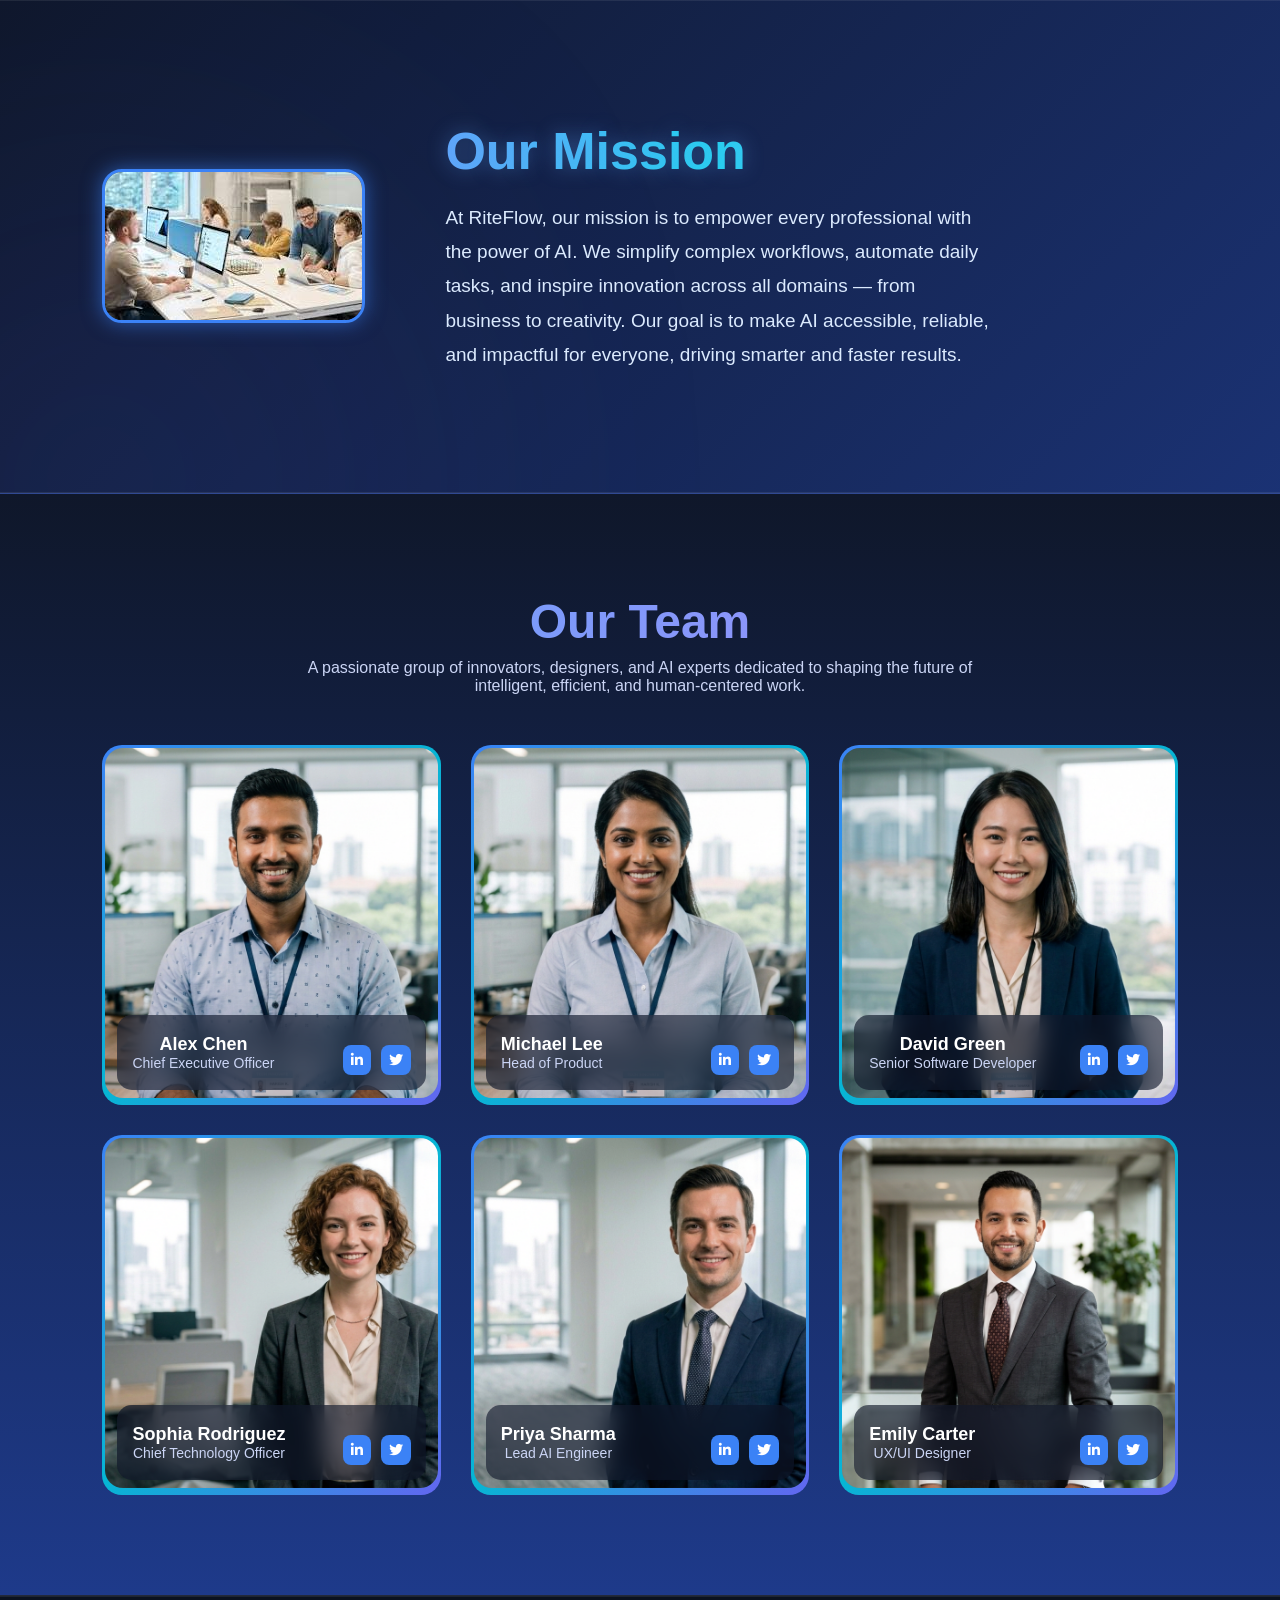
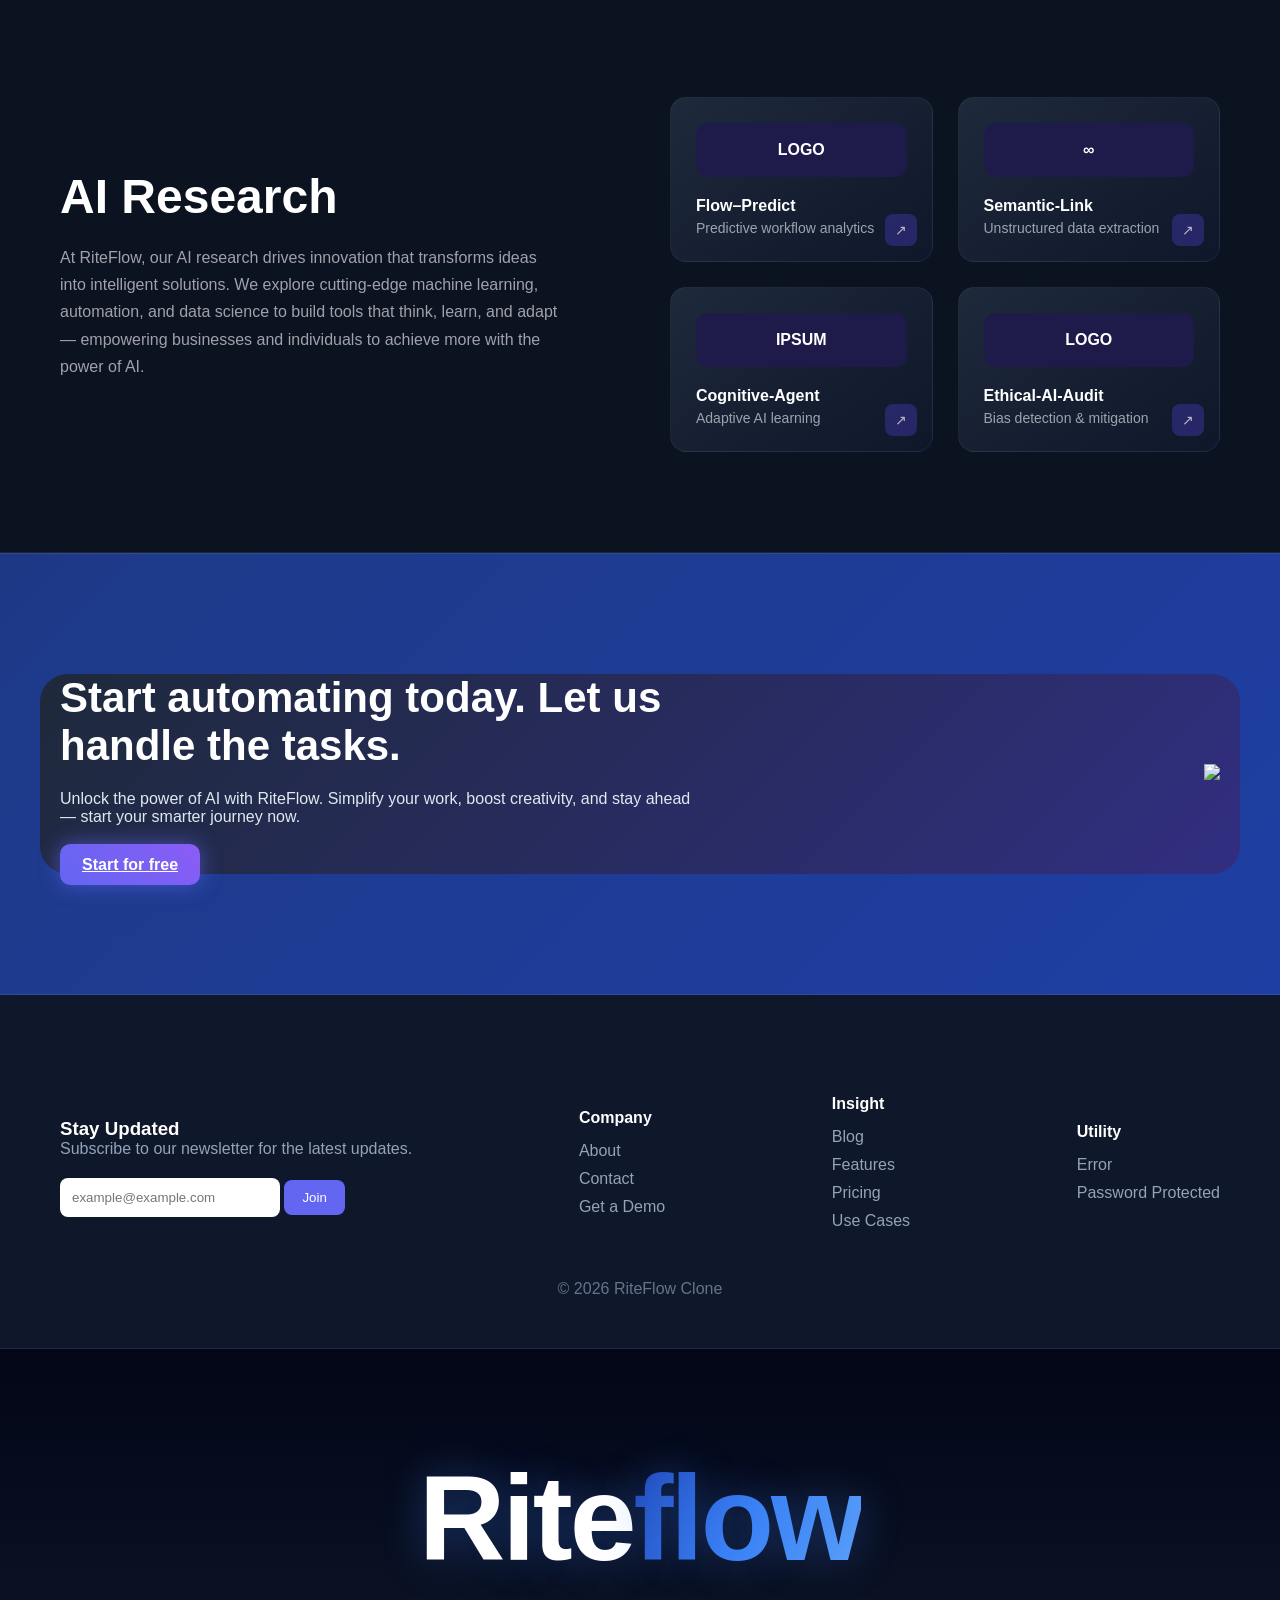
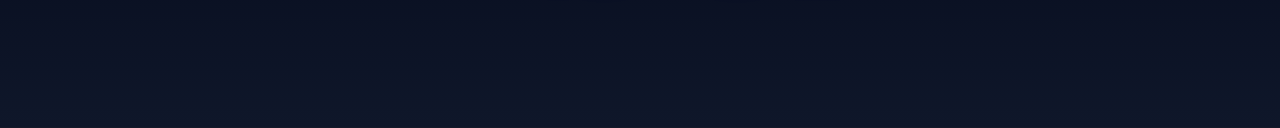
==== commit 1c0f73aa: "added next sections in about" ====
--- a/about.html
+++ b/about.html
@@ -111,5 +111,228 @@
 </div>
 </div></div></section>
 
+<section class="ai-research">
+  <div class="container">
+
+    <!-- LEFT CONTENT -->
+    <div class="ai-left">
+      <h2>AI Research</h2>
+      <p>
+        At RiteFlow, our AI research drives innovation that transforms ideas into intelligent solutions.
+        We explore cutting-edge machine learning, automation, and data science to build tools that think,
+        learn, and adapt — empowering businesses and individuals to achieve more with the power of AI.
+      </p>
+    </div>
+
+    <!-- RIGHT CARDS -->
+    <div class="ai-right">
+
+      <div class="ai-card">
+        <div class="card-logo">LOGO</div>
+        <h4>Flow–Predict</h4>
+        <p>Predictive workflow analytics</p>
+        <span class="arrow">↗</span>
+      </div>
+
+      <div class="ai-card">
+        <div class="card-logo">∞</div>
+        <h4>Semantic-Link</h4>
+        <p>Unstructured data extraction</p>
+        <span class="arrow">↗</span>
+      </div>
+
+      <div class="ai-card">
+        <div class="card-logo">IPSUM</div>
+        <h4>Cognitive-Agent</h4>
+        <p>Adaptive AI learning</p>
+        <span class="arrow">↗</span>
+      </div>
+
+      <div class="ai-card">
+        <div class="card-logo">LOGO</div>
+        <h4>Ethical-AI-Audit</h4>
+        <p>Bias detection & mitigation</p>
+        <span class="arrow">↗</span>
+      </div>
+
+    </div>
+
+  </div>
+</section>
+
+<section class="cta-banner fade-section">
+
+<div class="container cta-box">
+<div class="cta-left">
+<h2>
+Start automating today.
+Let us handle the tasks.
+</h2>
+
+<p>
+Unlock the power of AI with RiteFlow. Simplify your work, boost creativity, and stay ahead — start your smarter journey now.
+</p>
+
+<a href="get-started.html" class="btn-primary">
+Start for free
+</a>
+</div>
+<div class="cta-right">
+
+<img src="https://cdn-icons-png.flaticon.com/512/1055/1055687.png" class="cta-image">
+
+</div>
+</div>
+
+
+</section>
+
+
+
+<!-- ================================================= -->
+<!-- FOOTER SECTION -->
+<!-- ================================================= -->
+
+<footer>
+
+<div class="container footer-grid">
+
+<div>
+
+<h3>Stay Updated</h3>
+
+<p>
+Subscribe to our newsletter for the latest updates.
+</p>
+
+<input type="email" placeholder="example@example.com">
+<button>Join</button>
+
+</div>
+
+<div>
+<h4>Company</h4>
+<p>About</p>
+<p>Contact</p>
+<p>Get a Demo</p>
+</div>
+
+<div>
+<h4>Insight</h4>
+<p>Blog</p>
+<p>Features</p>
+<p>Pricing</p>
+<p>Use Cases</p>
+</div>
+
+<div>
+<h4>Utility</h4>
+<p>Error</p>
+<p>Password Protected</p>
+</div>
+
+</div>
+
+<p class="copyright">
+© 2026 RiteFlow Clone
+</p>
+
+</footer>
+<script>
+window.addEventListener("scroll", function() {
+  const navbar = document.querySelector(".navbar");
+  if (window.scrollY > 50) {
+    navbar.classList.add("scrolled");
+  } else {
+    navbar.classList.remove("scrolled");
+  }
+});
+</script>
+<script>
+const sections = document.querySelectorAll(".fade-section");
+
+window.addEventListener("scroll", () => {
+  sections.forEach(section => {
+    const sectionTop = section.getBoundingClientRect().top;
+    if(sectionTop < window.innerHeight - 100){
+      section.classList.add("show");
+    }
+  });
+});
+</script>
+<script>
+const cards = document.querySelectorAll(".feature-card");
+
+cards.forEach(card => {
+  card.addEventListener("mousemove", (e) => {
+    const rect = card.getBoundingClientRect();
+    const x = e.clientX - rect.left;
+    const y = e.clientY - rect.top;
+
+    const centerX = rect.width / 2;
+    const centerY = rect.height / 2;
+
+    const rotateX = ((y - centerY) / 20);
+    const rotateY = ((centerX - x) / 20);
+
+    card.style.transform = `rotateX(${rotateX}deg) rotateY(${rotateY}deg)`;
+  });
+
+  card.addEventListener("mouseleave", () => {
+    card.style.transform = "rotateX(0) rotateY(0)";
+  });
+});
+</script>
+<script>
+const integrationCards = document.querySelectorAll(".integration-card");
+
+integrationCards.forEach(card => {
+  card.addEventListener("mousemove", (e) => {
+    const rect = card.getBoundingClientRect();
+    const x = e.clientX - rect.left;
+    const y = e.clientY - rect.top;
+
+    const centerX = rect.width / 2;
+    const centerY = rect.height / 2;
+
+    const rotateX = ((y - centerY) / 18);
+    const rotateY = ((centerX - x) / 18);
+
+    card.style.transform = `rotateX(${rotateX}deg) rotateY(${rotateY}deg)`;
+  });
+
+  card.addEventListener("mouseleave", () => {
+    card.style.transform = "rotateX(0) rotateY(0)";
+  });
+});
+</script>
+<script>
+const fadeCards = document.querySelectorAll(".fade-in");
+
+const observer = new IntersectionObserver(entries => {
+  entries.forEach(entry => {
+    if(entry.isIntersecting){
+      entry.target.classList.add("show");
+    }
+  });
+},{ threshold: 0.2 });
+
+fadeCards.forEach(card => {
+  observer.observe(card);
+});
+</script>
+<section class="brand-section">
+
+<div class="brand-container">
+
+<h1 class="brand-title">
+<span class="brand-white">Rite</span><span class="brand-blue">flow</span>
+</h1>
+
+</div>
+
+</section>
+<script src="script.js"></script>
+
 </body>
 </html>
--- a/style.css
+++ b/style.css
@@ -850,20 +850,27 @@
 /* GRID */
 .integrations-grid{
   display:grid;
-  grid-template-columns: repeat(3, 1fr);
-  gap:50px;
-}
+  grid-template-columns: repeat(auto-fit, minmax(280px, 1fr));
+  gap:40px;
+}
+
+
 
 /* CARD */
 .integration-card{
-  padding:50px;
-  border-radius:35px;
+  padding:30px;
+  border-radius:30px;
   background: rgba(255,255,255,0.06);
   backdrop-filter: blur(20px);
+
+  display:flex;                 /* 🔥 important */
+  flex-direction:column;        /* 🔥 important */
+  justify-content:space-between;
+
+  min-height:280px;             /* 🔥 equal height */
   position:relative;
   overflow:hidden;
   transition:0.4s ease;
-  transform-style: preserve-3d;
 }
 
 /* Animated border glow */
@@ -894,10 +901,17 @@
     0 0 60px rgba(139,92,246,0.6);
 }
 
+.integration-top{
+  display: flex;
+  align-items: center;
+  gap: 12px;
+  margin-bottom: 15px;
+}
+
 .integration-icon{
   font-size:28px;
-  width:60px;
-  height:60px;
+  width:50px;
+  height:50px;
   display:flex;
   align-items:center;
   justify-content:center;
@@ -907,25 +921,26 @@
 }
 
 .integration-card h3{
-  font-size:22px;
-  margin-bottom:15px;
+  font-size:20px;
+  margin-bottom:10px;
 }
 
 .integration-card p{
   color:#cbd5e1;
-  font-size:15px;
+  font-size:14px;
   line-height:1.6;
-  margin-bottom:25px;
+  margin-top: 10px;
+  flex-grow: 1;
 }
 
 /* TAGS */
 .tag{
   position:absolute;
-  top:20px;
-  right:20px;
-  padding:6px 14px;
-  border-radius:20px;
-  font-size:12px;
+  top:15px;
+  right:15px;
+  padding:5px 12px;
+  border-radius:15px;
+  font-size:15px;
   font-weight:500;
 }
 
@@ -938,7 +953,7 @@
 .arrow{
   position:absolute;
   bottom:20px;
-  right:25px;
+  right:20px;
   font-size:18px;
   opacity:0.7;
 }
@@ -1029,16 +1044,17 @@
 gap:20px;
 margin-top:60px;
 transition:transform 0.5s ease;
+overflow: hidden;
 }
 
 .testimonial-card{
 background:rgba(255,255,255,0.06);
 border:1px solid rgba(255,255,255,0.1);
-border-radius:25px;
+border-radius:20px;
 padding:35px;
 text-align:left;
 transition:0.3s ease;
-min-width:320px;
+min-width:300px;
 flex-shrink:0;
 }
 
@@ -3596,4 +3612,104 @@
 .team-card:hover{
 transform:rotateY(10deg) rotateX(5deg) scale(1.05);
 box-shadow:0 20px 40px rgba(0,0,0,0.5);
+}
+
+.ai-research {
+  padding: 100px 20px;
+  background: #0b1220;
+}
+
+.container {
+  max-width: 1200px;
+  margin: auto;
+  display: flex;
+  gap: 60px;
+  align-items: center;
+}
+
+/* LEFT SIDE */
+.ai-left {
+  flex: 1;
+}
+
+.ai-left h2 {
+  font-size: 48px;
+  color: #ffffff;
+  margin-bottom: 20px;
+}
+
+.ai-left p {
+  color: #a1a1aa;
+  line-height: 1.7;
+  max-width: 500px;
+}
+
+/* RIGHT SIDE GRID */
+.ai-right {
+  flex: 1;
+  display: grid;
+  grid-template-columns: repeat(2, 1fr);
+  gap: 25px;
+}
+
+/* CARD */
+.ai-card {
+  background: linear-gradient(145deg, #1e293b, #0f172a);
+  padding: 25px;
+  border-radius: 16px;
+  position: relative;
+  transition: 0.3s;
+  border: 1px solid rgba(255,255,255,0.05);
+}
+
+.ai-card:hover {
+  transform: translateY(-5px);
+  border-color: #4f46e5;
+}
+
+/* LOGO BOX */
+.card-logo {
+  background: #1e1b4b;
+  padding: 18px;
+  border-radius: 12px;
+  text-align: center;
+  margin-bottom: 20px;
+  color: white;
+  font-weight: bold;
+}
+
+/* TEXT */
+.ai-card h4 {
+  color: #ffffff;
+  margin-bottom: 5px;
+}
+
+.ai-card p {
+  color: #9ca3af;
+  font-size: 14px;
+}
+
+/* ARROW */
+.arrow {
+  position: absolute;
+  right: 15px;
+  bottom: 15px;
+  background: #312e81;
+  padding: 8px 10px;
+  border-radius: 8px;
+  font-size: 14px;
+}
+
+@media (max-width: 900px) {
+  .container {
+    flex-direction: column;
+  }
+
+  .ai-right {
+    grid-template-columns: 1fr;
+  }
+
+  .ai-left h2 {
+    font-size: 36px;
+  }
 }
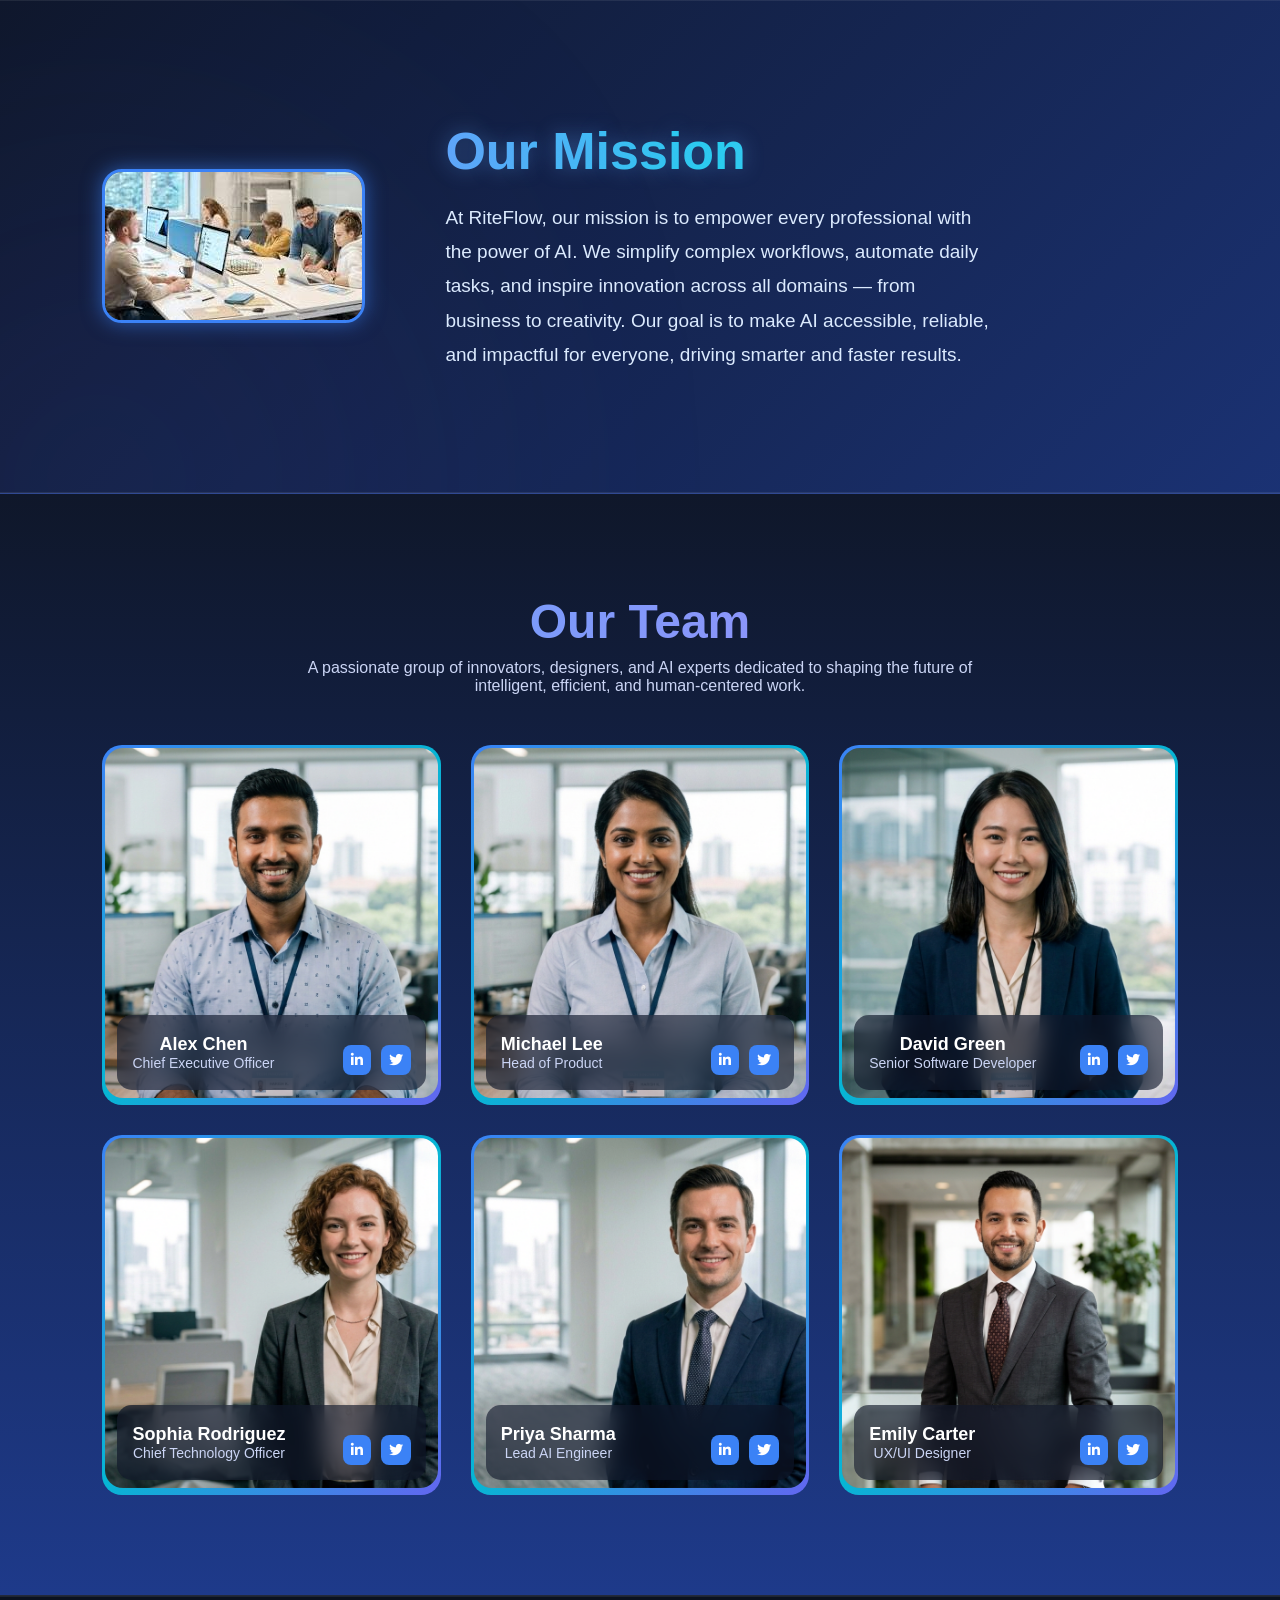
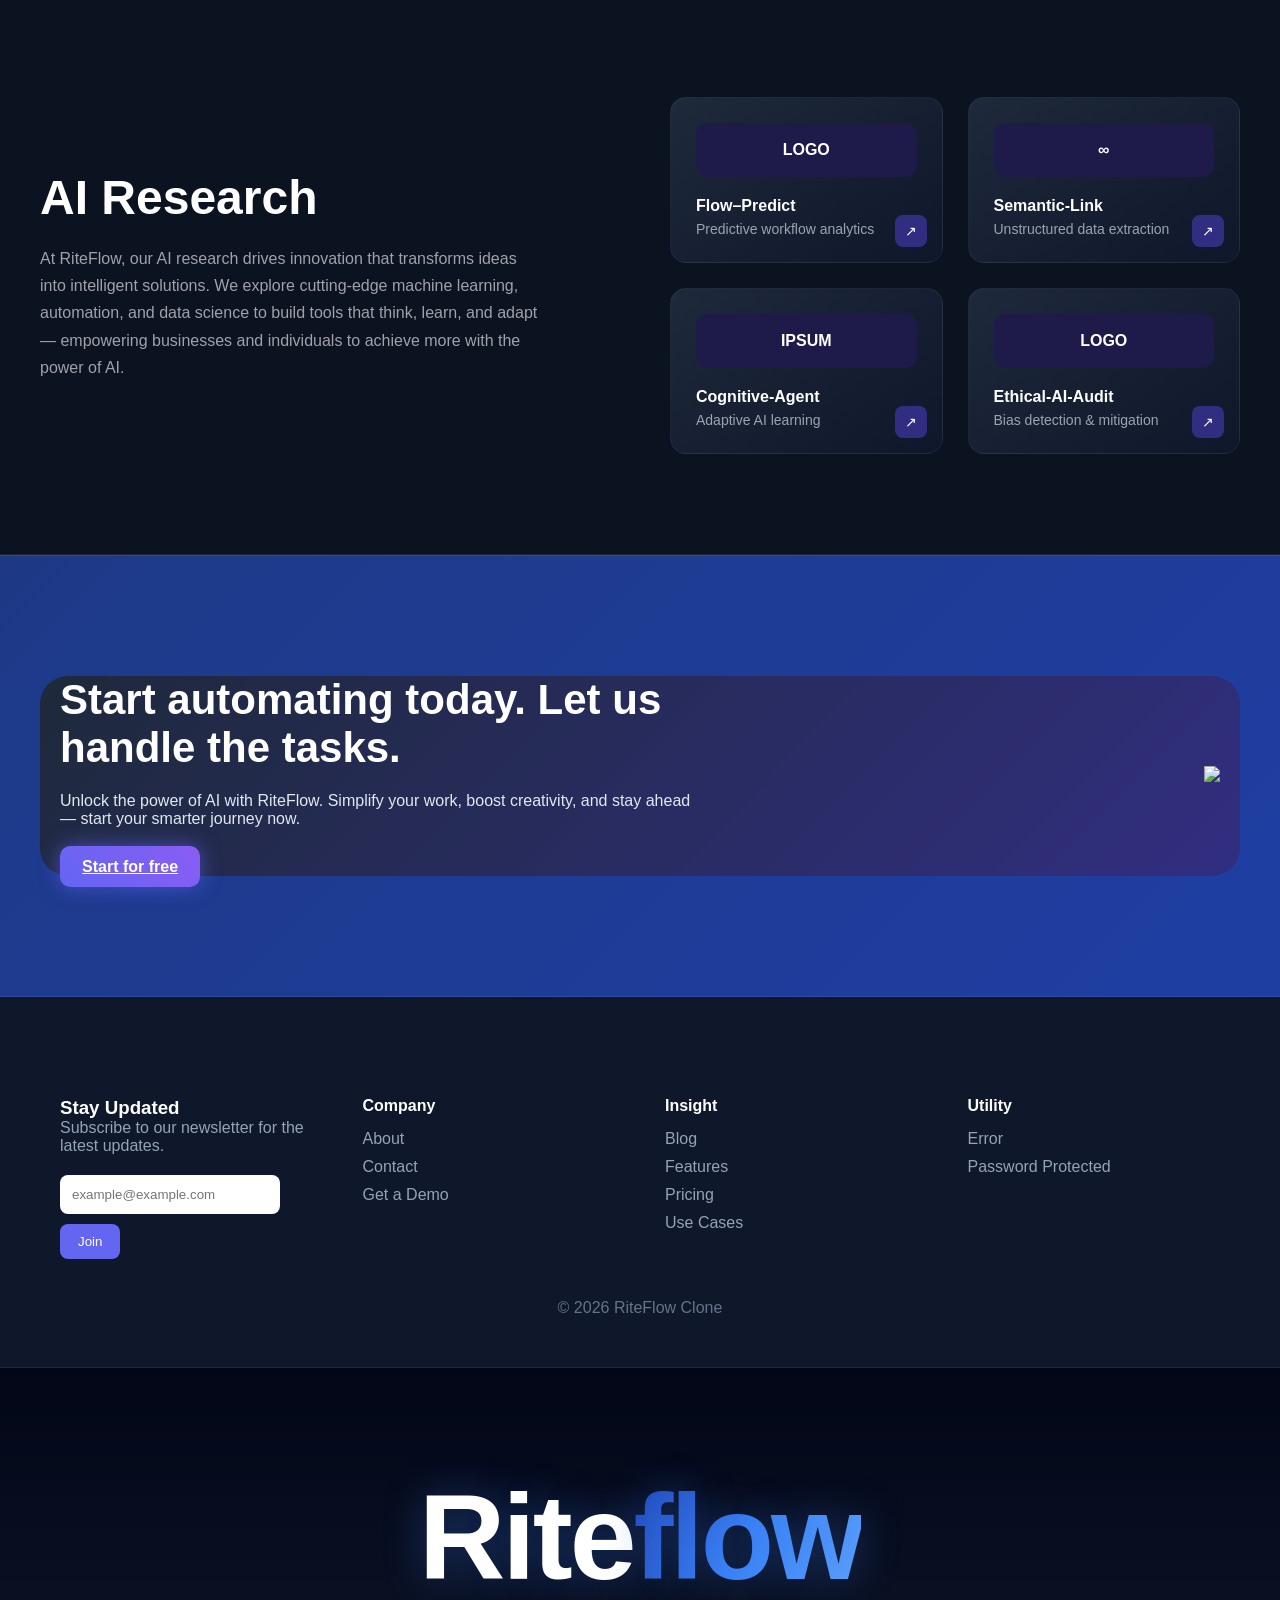
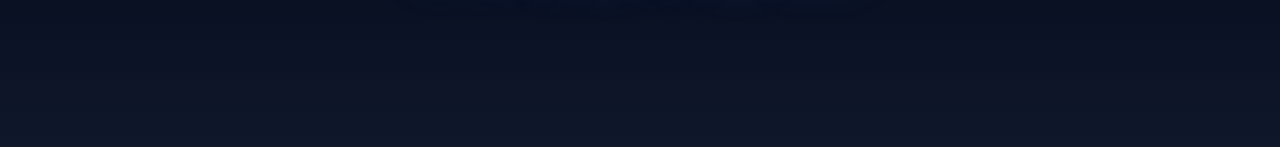
==== commit 42b725d8: "updated the containers of about section" ====
--- a/about.html
+++ b/about.html
@@ -112,7 +112,7 @@
 </div></div></section>
 
 <section class="ai-research">
-  <div class="container">
+  <div class="ai-container">
 
     <!-- LEFT CONTENT -->
     <div class="ai-left">
@@ -128,31 +128,31 @@
     <div class="ai-right">
 
       <div class="ai-card">
-        <div class="card-logo">LOGO</div>
+        <div class="ai-logo">LOGO</div>
         <h4>Flow–Predict</h4>
         <p>Predictive workflow analytics</p>
-        <span class="arrow">↗</span>
+        <span class="ai-arrow">↗</span>
       </div>
 
       <div class="ai-card">
-        <div class="card-logo">∞</div>
+        <div class="ai-logo">∞</div>
         <h4>Semantic-Link</h4>
         <p>Unstructured data extraction</p>
-        <span class="arrow">↗</span>
+        <span class="ai-arrow">↗</span>
       </div>
 
       <div class="ai-card">
-        <div class="card-logo">IPSUM</div>
+        <div class="ai-logo">IPSUM</div>
         <h4>Cognitive-Agent</h4>
         <p>Adaptive AI learning</p>
-        <span class="arrow">↗</span>
+        <span class="ai-arrow">↗</span>
       </div>
 
       <div class="ai-card">
-        <div class="card-logo">LOGO</div>
+        <div class="ai-logo">LOGO</div>
         <h4>Ethical-AI-Audit</h4>
         <p>Bias detection & mitigation</p>
-        <span class="arrow">↗</span>
+        <span class="ai-arrow">↗</span>
       </div>
 
     </div>
--- a/style.css
+++ b/style.css
@@ -3614,12 +3614,14 @@
 box-shadow:0 20px 40px rgba(0,0,0,0.5);
 }
 
+/* SECTION */
 .ai-research {
   padding: 100px 20px;
   background: #0b1220;
 }
 
-.container {
+/* CONTAINER (SCOPED) */
+.ai-container {
   max-width: 1200px;
   margin: auto;
   display: flex;
@@ -3644,7 +3646,7 @@
   max-width: 500px;
 }
 
-/* RIGHT SIDE GRID */
+/* RIGHT GRID */
 .ai-right {
   flex: 1;
   display: grid;
@@ -3663,25 +3665,26 @@
 }
 
 .ai-card:hover {
-  transform: translateY(-5px);
-  border-color: #4f46e5;
-}
-
-/* LOGO BOX */
-.card-logo {
+  transform: translateY(-6px);
+  border-color: #6366f1;
+  box-shadow: 0 10px 30px rgba(99,102,241,0.2);
+}
+
+/* LOGO */
+.ai-logo {
   background: #1e1b4b;
   padding: 18px;
   border-radius: 12px;
   text-align: center;
   margin-bottom: 20px;
-  color: white;
+  color: #fff;
   font-weight: bold;
 }
 
 /* TEXT */
 .ai-card h4 {
   color: #ffffff;
-  margin-bottom: 5px;
+  margin-bottom: 6px;
 }
 
 .ai-card p {
@@ -3690,7 +3693,7 @@
 }
 
 /* ARROW */
-.arrow {
+.ai-arrow {
   position: absolute;
   right: 15px;
   bottom: 15px;
@@ -3698,10 +3701,12 @@
   padding: 8px 10px;
   border-radius: 8px;
   font-size: 14px;
-}
-
+  color: #fff;
+}
+
+/* RESPONSIVE */
 @media (max-width: 900px) {
-  .container {
+  .ai-container {
     flex-direction: column;
   }
 
